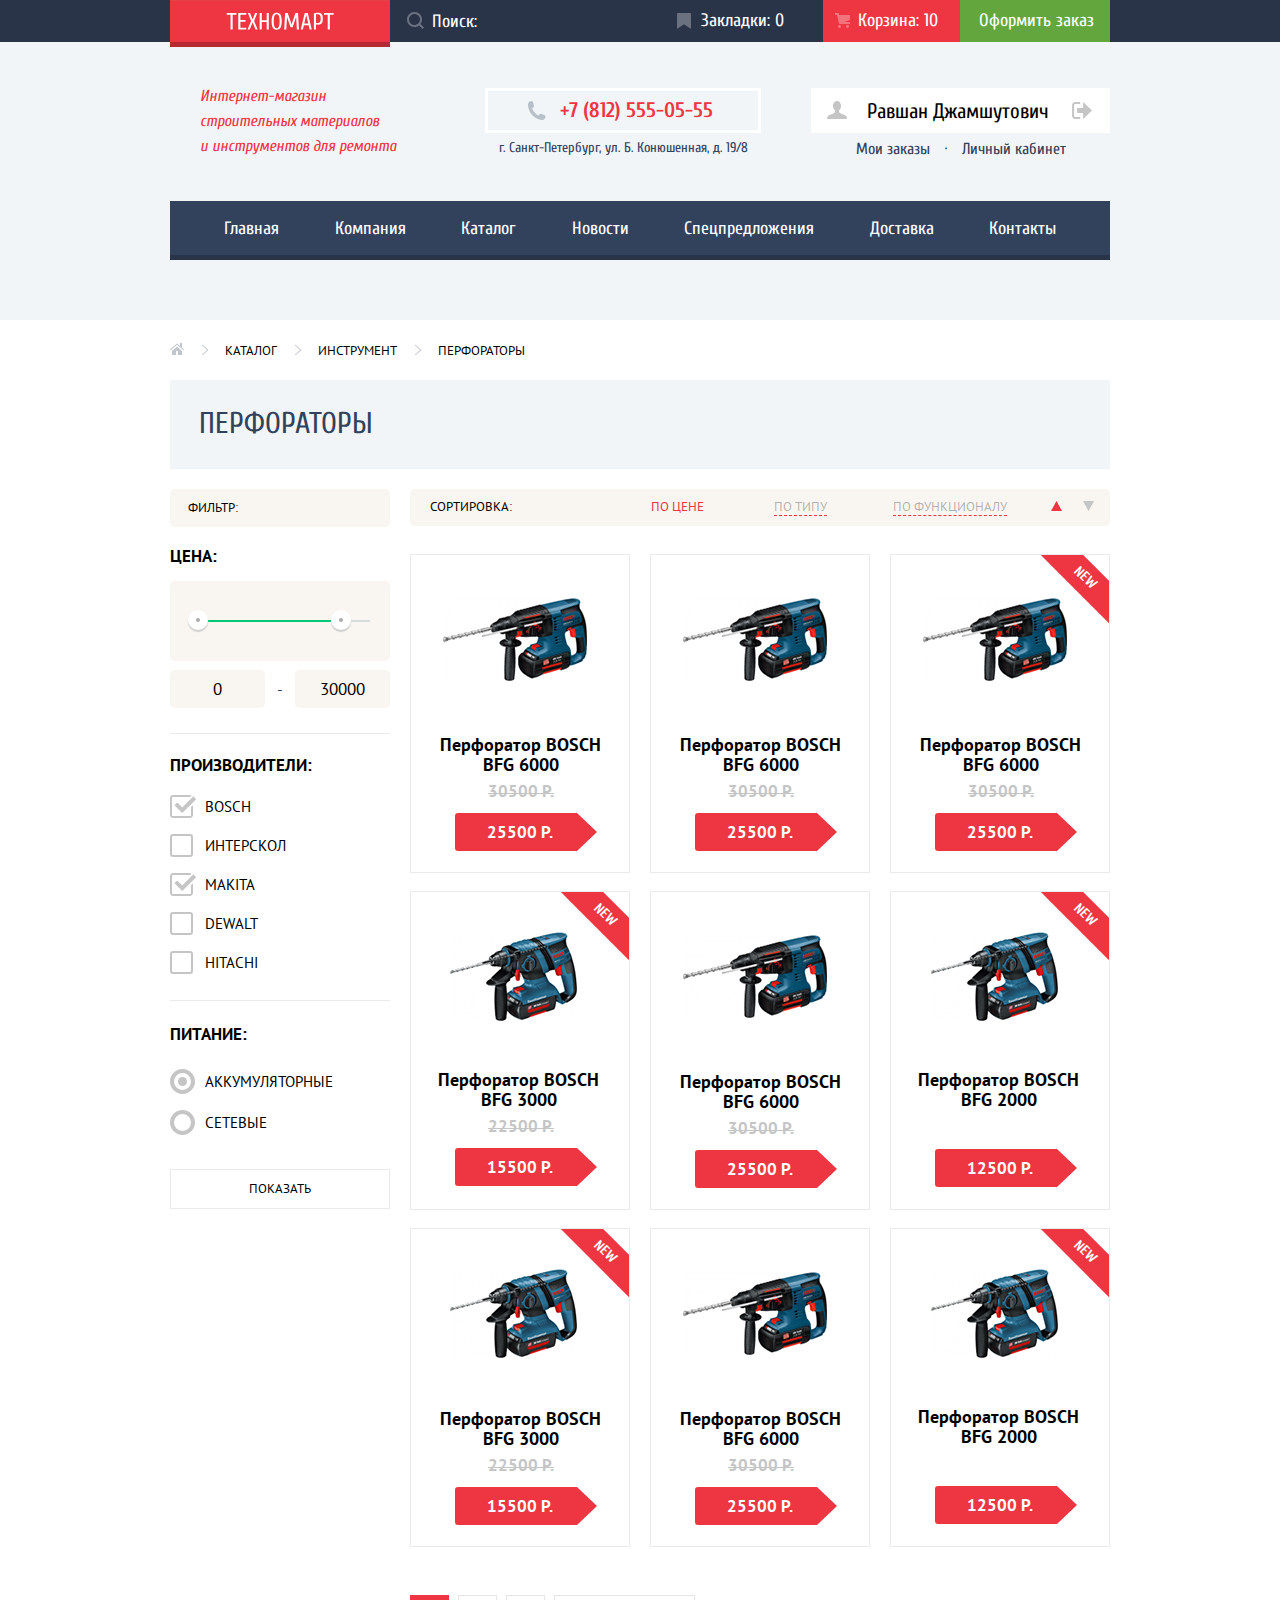
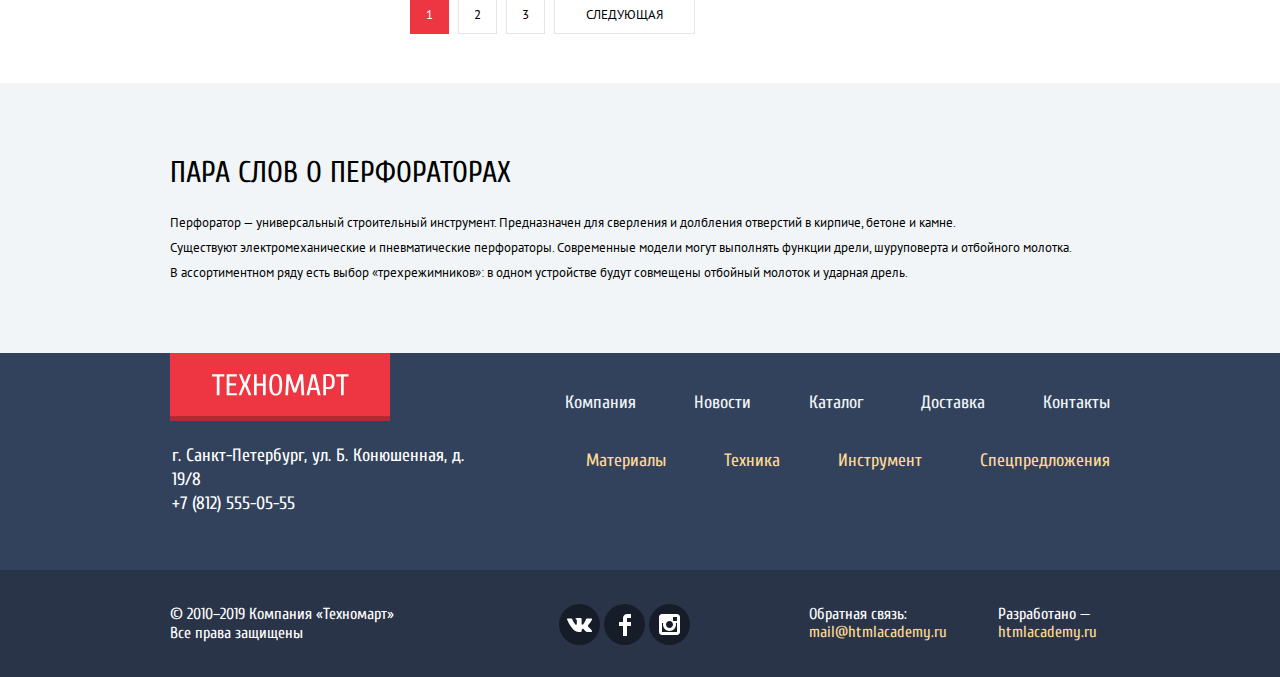
==== catalog.html @ 9337b0e5 "Правки по оформлению" ====
<!DOCTYPE html>
<html class="page" lang="ru">

<head>
    <meta charset="utf-8">
    <title>HTML Academy: Техномарт</title>
    <link rel="icon" href="favicon.ico">
    <link rel="icon" href="img/favicon.svg" type="image/svg+xml">
    <link rel="apple-touch-icon" href="img/favicon.png">
    <link rel="manifest" href="manifest.webmanifest">
    <link rel="preconnect" href="https://fonts.gstatic.com">
    <link
        href="https://fonts.googleapis.com/css2?family=Cuprum:ital,wght@0,400;0,700;1,400;1,700&family=PT+Sans:ital,wght@0,400;0,700;1,400;1,700&display=swap"
        rel="stylesheet">
    <link href="css/normalize.css" rel="stylesheet">
    <link href="css/style.css" rel="stylesheet">
</head>

<body class="page-body">
    <header class="main-header">
        <div class="header-bar">
            <div class="container header-container">
                <a class="logo-link" href="index.html"><img class="main-header-logo" src="img/logo.svg" width="220" height="47"
                        alt="Логотип компании Техномарт"></a>
                <div class="header-account">
                    <label for="input-placeholder" class="search-container">
                        <input id="input-placeholder" class="input-search" type="search" name="query" placeholder="Поиск:">
                        <svg class="search-svg" width="17" height="17" viewBox="0 0 17 17" fill="none"
                            xmlns="http://www.w3.org/2000/svg">
                            <path fill-rule="evenodd" clip-rule="evenodd"
                                d="M13.458 12.044L17 15.586L15.586 17L12.044 13.458C10.782 14.421 9.21 15 7.5 15C3.35786 15 0 11.6421 0 7.5C0 3.35786 3.35786 0 7.5 0C11.6421 0 15 3.35786 15 7.5C15.0001 9.14309 14.4581 10.7403 13.458 12.044ZM7.5 2C4.467 2 2 4.467 2 7.5C2.00331 10.5362 4.4638 12.9967 7.5 13C10.532 13 13 10.532 13 7.5C13 4.467 10.532 2 7.5 2Z"
                                fill="white" />
                        </svg>
                    </label>
                    <ul class="user-navigation">
                        <li class="user-navigation-item">
                            <a href="#" class="bookmark-link bookmark-link-catalog">Закладки:<span> 0</span></a>
                        </li>
                        <li class="user-navigation-item">
                            <a href="#" class="cart-link cart-link-checked">
                                Корзина:<span>
                                    10</span></a>
                        </li>
                        <li class="user-navigation-item">
                            <a href="#" class="order-link">Оформить заказ</a>
                        </li>
                    </ul>
                </div>
            </div>
        </div>

        <div class="header-about container">
            <p class="header-info">Интернет-магазин строительных материалов<br> и инструментов для ремонта</p>
            <div class="header-contacts">
                <a class="header-contacts-phone" href="tel:+78125550555">+7 (812) 555-05-55</a>
                <p class="header-contacts-adress">г. Санкт-Петербург, ул. Б. Конюшенная, д. 19/8</p>
            </div>

            <section class="user-menu">
                <div class="header-login">
                    <a class="login-link" href="#">
                        <svg width="20" height="18" viewBox="0 0 20 18" fill="none" xmlns="http://www.w3.org/2000/svg">
                            <path
                                d="M17.881 14.166C15.737 13.431 13.625 12.5 12.674 11.776C12.017 11.275 11.904 10.158 12.157 9.361C13.275 8.458 14.021 6.884 14.021 5.083C14.021 2.276 12.221 0 10 0C7.77902 0 5.97901 2.276 5.97901 5.083C5.97901 6.884 6.72501 8.457 7.84201 9.36C8.09501 10.158 7.98302 11.275 7.32502 11.776C6.37502 12.5 4.26201 13.43 2.11801 14.166C-0.0259852 14.902 1.48343e-05 18 1.48343e-05 18H20C20 18 20.025 14.901 17.881 14.166Z"
                                fill="#C5C5C5" />
                        </svg><span class="hidden">Иконка пользователя</span>


                        <p class="login-name">Равшан Джамшутович</p>
                    </a>


                    <a class="exit-link" href="#">
                        <svg width="20" height="17" viewBox="0 0 20 17" fill="none" xmlns="http://www.w3.org/2000/svg">
                            <path d="M20 8.5L11.125 0V6H5.125V11H11.125V17L20 8.5Z" fill="#C5C5C5" />
                            <path
                                d="M2.10604 13.952V3.048C2.12404 2.672 2.27704 1.991 3.11604 1.991H8.14304V0H3.11604C0.938036 0 0.112036 1.81 0.0870361 3.027V13.973C0.112036 15.189 0.938036 17 3.11604 17H8.14304V15.01H3.11604C2.27704 15.01 2.12404 14.327 2.10604 13.952Z"
                                fill="#C5C5C5" />
                        </svg>
                        <span class="hidden">Вход в личный кабинет</span>
                    </a>
                </div>
                <div class="user-order">
                    <a class="user-link" href="#">Мои заказы</a>
                    <span>·</span>
                    <a class="user-link" href="#">Личный кабинет</a>
                </div>
            </section>
        </div>

        <div class="container">
            <nav class="main-navigation">
                <ul class="site-navigation">
                    <li class="site-navigation-item">
                        <a href="index.html">Главная</a>
                    </li>
                    <li class="site-navigation-item">
                        <a href="#">Компания</a>
                    </li>
                    <li class="site-navigation-item">
                        <a href="catalog.html">Каталог</a>
                    </li>
                    <li class="site-navigation-item">
                        <a href="#">Новости</a>
                    </li>
                    <li class="site-navigation-item">
                        <a href="#">Спецпредложения</a>
                    </li>
                    <li class="site-navigation-item">
                        <a href="#">Доставка</a>
                    </li>
                    <li class="site-navigation-item">
                        <a href="#">Контакты</a>
                    </li>
                </ul>
            </nav>
        </div>
    </header>

    <main class="main-catalog">
        <div class="container">
            <h1 class="hidden">Каталог магазина Техномарт</h1>
            <ul class="bread-crumbs-list">
                <li class="bread-crumbs-item"><a href="index.html"><img src="img/icon-home.svg" width="14" height="12"
                            alt="Главная"></a></li>
                <li class="bread-crumbs-item"><a href="#">Каталог</a></li>
                <li class="bread-crumbs-item"><a href="#">Инструмент</a></li>
                <li class="bread-crumbs-item"><a href="#">Перфораторы</a></li>
            </ul>
            <h2 class="section-title catalog-header">Перфораторы</h2>
        </div>
        <div class="grid container">
            <section class="section-filter">
                <h3 class="filters-titles filter-title">Фильтр:</h3>

                <form method="get" action="https://echo.htmlacademy.ru" class="form-filter">

                    <fieldset class="filter-price">
                        <legend class="filter-legend">Цена:</legend>
                        <div class="range-filter">
                            <div class="range-controls">
                                <div class="scale">
                                    <div class="bar" style="
                                    width: 80%;
                                    margin-left: 0%
                                  "></div>
                                </div>
                                <div class="toggle toggle-min" tabindex="0" style="
                                left: 8%
                              "></div>
                                <div class="toggle toggle-max" tabindex="0" style=" left: 73%"></div>
                            </div>
                            <div class="price-controls">
                                <label class="min-price">
                                    <input type="text" name="min-price" value="0">
                                </label>
                                <span> - </span>
                                <label class="max-price">
                                    <input type="text" name="max-price" value="30000">
                                </label>
                            </div>
                        </div>
                    </fieldset>

                    <fieldset class="filter-manufacturer">
                        <legend class="filter-legend">Производители:</legend>
                        <ul class="filter-manufacturer-list">
                            <li class="filter-item">
                                <input class="filter-item-input hidden" type="checkbox" checked name="manufacturer"
                                    value="bosh" id="manufacturer-bosh">
                                <label for="manufacturer-bosh">Bosch</label>
                            </li>
                            <li class="filter-item">
                                <input class="filter-item-input hidden" type="checkbox" name="manufacturer"
                                    value="Интерскол" id="manufacturer-interskol">
                                <label for="manufacturer-interskol">Интерскол</label>
                            </li>
                            <li class="filter-item">
                                <input class="filter-item-input hidden" type="checkbox" checked name="manufacturer"
                                    value="Makita" id="manufacturer-makita">
                                <label for="manufacturer-makita">Makita</label>
                            </li>
                            <li class="filter-item">
                                <input class="filter-item-input hidden" type="checkbox" name="manufacturer"
                                    value="Dewalt" id="manufacturer-dewalt">
                                <label for="manufacturer-dewalt">Dewalt</label>
                            </li>
                            <li class="filter-item">
                                <input class="filter-item-input hidden" type="checkbox" name="manufacturer"
                                    value="Hitachi" id="manufacturer-hitachi">
                                <label for="manufacturer-hitachi">Hitachi</label>
                            </li>
                        </ul>
                    </fieldset>
                    <fieldset>
                        <legend class="filter-legend">Питание:</legend>
                        <ul class="filter-power-list">
                            <li class="filter-power-item">
                                <input id="power-battery" class="hidden filter-power-input" type="radio" name="power"
                                    value="battery" checked>
                                <label for="power-battery">Аккумуляторные</label>
                            </li>
                            <li class="filter-power-item">
                                <input id="power-socket" class="hidden filter-power-input" type="radio" name="power"
                                    value="socket">
                                <label for="power-socket">Сетевые</label>
                            </li>
                        </ul>
                    </fieldset>
                    <button type="submit" class="filter-button">Показать</button>
                </form>
            </section>

            <section class="section-sort">
                <h3 class="filters-titles sort-title">Сортировка: </h3>
                <ul class="sort-type">
                    <li class="sort-item sort-price sort-active">
                        <a class="sort-link" href="#">По цене</a>
                    </li>
                    <li class="sort-item sort-sort">
                        <a class="sort-link" href="#">По типу</a>
                    </li>
                    <li class="sort-item sort-funtion">
                        <a class="sort-link" href="#">По функционалу</a>
                    </li>
                    <li class="sort-item sort-buttons">
                        <div class="sort-buttons-links">
                            <a href="#"><svg width="11" height="10" viewBox="0 0 11 10" fill="none"
                                    xmlns="http://www.w3.org/2000/svg">
                                    <path d="M5.5 0L11 10L0 10" fill="#EE3643" />
                                </svg></a>
                            <a class="sort-down" href="#"><svg class="down-item" width="11" height="10"
                                    viewBox="0 0 11 10" fill="none" xmlns="http://www.w3.org/2000/svg">
                                    <path d="M5.5 0L11 10L0 10" fill="#EE3643" />
                                </svg></a>

                        </div>
                    </li>
                </ul>

            </section>

            <section class="section-products">
                <h3 class="hidden">Список товаров</h3>
                <ul class="products-list-catalog">
                    <li class="products-item-catalog">
                        <img class="product-bosh-six" src="img/bosh-6000.jpg" width="144" height="128" alt="">
                        <div class="products-buttons">
                            <button class="button-buy" type="button">Купить</button>
                            <button class="button-bookmarks" type="button">В закладки</button>
                        </div>
                        <div class="product-description">
                            <h4 class="products-title">Перфоратор BOSCH BFG 6000</h4>
                            <p class="old-price">30500 Р.</p>
                            <p class="actual-price">25500 Р.</p>
                        </div>
                    </li>
                    <li class="products-item-catalog">
                        <img class="product-bosh-six" src="img/bosh-6000.jpg" width="144" height="128" alt="">
                        <div class="products-buttons">
                            <button class="button-buy" type="button">Купить</button>
                            <button class="button-bookmarks" type="button">В закладки</button>
                        </div>
                        <div class="product-description">
                            <h4 class="products-title">Перфоратор BOSCH BFG 6000</h4>
                            <p class="old-price">30500 Р.</p>
                            <p class="actual-price">25500 Р.</p>
                        </div>
                    </li>
                    <li class="new-item products-item-catalog">
                        <img class="product-bosh-six" src="img/bosh-6000.jpg" width="144" height="128" alt="">
                        <div class="products-buttons">
                            <button class="button-buy" type="button">Купить</button>
                            <button class="button-bookmarks" type="button">В закладки</button>
                        </div>
                        <div class="product-description">
                            <h4 class="products-title">Перфоратор BOSCH BFG 6000</h4>
                            <p class="old-price">30500 Р.</p>
                            <p class="actual-price">25500 Р.</p>
                        </div>
                    </li>
                    <li class="new-item products-item-catalog">
                        <img class="product-bosh-three" src="img/bosh-3000.jpg" width="127" height="112" alt="">
                        <div class="products-buttons">
                            <button class="button-buy" type="button">Купить</button>
                            <button class="button-bookmarks" type="button">В закладки</button>
                        </div>
                        <div class="product-description">
                            <h4 class="products-title title-catalog-bosh-three">Перфоратор BOSCH BFG 3000</h4>
                            <p class="old-price">22500 Р.</p>
                            <p class="actual-price">15500 Р.</p>

                        </div>
                    </li>
                    <li class="products-item-catalog">
                        <img class="product-bosh-six" src="img/bosh-6000.jpg" width="144" height="128" alt="">
                        <div class="products-buttons">
                            <button class="button-buy" type="button">Купить</button>
                            <button class="button-bookmarks" type="button">В закладки</button>
                        </div>
                        <div class="product-description">
                            <h4 class="products-title">Перфоратор BOSCH BFG 6000</h4>
                            <p class="old-price">30500 Р.</p>
                            <p class="actual-price">25500 Р.</p>
                        </div>
                    </li>
                    <li class="new-item products-item-catalog">
                        <img class="product-bosh-two" src="img/bosh-2000.jpg" width="127" height="112" alt="">
                        <div class="products-buttons">
                            <button class="button-buy" type="button">Купить</button>
                            <button class="button-bookmarks" type="button">В закладки</button>
                        </div>
                        <div class="product-description">
                            <h4 class="products-title title-catalog-bosh-two">Перфоратор BOSCH BFG 2000</h4>
                            <p class="old-price old-price-hidden"> 12500p </p>
                            <p class="actual-price">12500 Р.</p>

                        </div>
                    </li>
                    <li class="new-item products-item-catalog">
                        <img class="product-bosh-three" src="img/bosh-3000.jpg" width="127" height="112" alt="">
                        <div class="products-buttons">
                            <button class="button-buy" type="button">Купить</button>
                            <button class="button-bookmarks" type="button">В закладки</button>
                        </div>
                        <div class="product-description">
                            <h4 class="products-title">Перфоратор BOSCH BFG 3000</h4>
                            <p class="old-price">22500 Р.</p>
                            <p class="actual-price">15500 Р.</p>

                        </div>
                    </li>
                    <li class="products-item-catalog">
                        <img class="product-bosh-six" src="img/bosh-6000.jpg" width="144" height="128" alt="">
                        <div class="products-buttons">
                            <button class="button-buy" type="button">Купить</button>
                            <button class="button-bookmarks" type="button">В закладки</button>
                        </div>
                        <div class="product-description">
                            <h4 class="products-title">Перфоратор BOSCH BFG 6000</h4>
                            <p class="old-price">30500 Р.</p>
                            <p class="actual-price">25500 Р.</p>
                        </div>
                    </li>
                    <li class="new-item products-item-catalog">
                        <img class="product-bosh-two" src="img/bosh-2000.jpg" width="127" height="112" alt="">
                        <div class="products-buttons">
                            <button class="button-buy" type="button">Купить</button>
                            <button class="button-bookmarks" type="button">В закладки</button>
                        </div>
                        <div class="product-description">
                            <h4 class="products-title title-catalog-bosh-two">Перфоратор BOSCH BFG 2000</h4>
                            <p class=" old-price old-price-hidden"> 12500 P.</p>
                            <p class="actual-price">12500 Р.</p>

                        </div>
                    </li>
                </ul>
            </section>
            <section class="section-pagination">
                <ul class="pagination">
                    <li class="pagination-item pagination-active">
                        <a class="pagination-link" href="#">1</a>
                    </li>
                    <li>
                        <a class="pagination-link" href="#">2</a>
                    </li>
                    <li>
                        <a class="pagination-link" href="#">3</a>
                    </li>
                    <li>
                        <a class="pagination-link pagination-next" href="#">Следующая</a>
                    </li>
                </ul>
            </section>
        </div>
        <section class="catalog-info">
            <div class="container">
                <h2 class="section-title info-header">Пара слов о перфораторах</h2>
                <p class="section-subtitle info-subtitle">Перфоратор — универсальный строительный инструмент.
                    Предназначен для
                    сверления и долбления отверстий в
                    кирпиче, бетоне и камне.<br>
                    Существуют электромеханические и пневматические перфораторы. Современные модели могут выполнять
                    функции
                    дрели, шуруповерта и отбойного молотка.<br>
                    В ассортиментном ряду есть выбор «трехрежимников»: в одном устройстве будут совмещены отбойный
                    молоток и
                    ударная дрель.</p>
            </div>
        </section>

    </main>

    <footer class="main-footer">
        <div class="container">
            <section class="footer-about">
                <h2 class="hidden">Информация о компании</h2>
                <a class="footer-logo" href="index.html"><img src="img/logo-footer.svg" width="220" height="68"
                        alt="Логотип"></a>
                <p class="footer-about-adress">
                    г. Санкт-Петербург, ул. Б. Конюшенная, д. 19/8<br>
                    +7 (812) 555-05-55
                </p>
                <ul class="footer-menu-about">
                    <li class="menu-about-item">
                        <a href="#">Компания</a>
                    </li>
                    <li class="menu-about-item">
                        <a href="#">Новости</a>
                    </li>
                    <li class="menu-about-item">
                        <a href="catalog.html">Каталог</a>
                    </li>
                    <li class="menu-about-item">
                        <a href="#">Доставка</a>
                    </li>
                    <li class="menu-about-item">
                        <a href="#">Контакты</a>
                    </li>
                </ul>
                <ul class="footer-menu-products">
                    <li class="menu-products-item">
                        <a href="#">Материалы</a>
                    </li>
                    <li class="menu-products-item">
                        <a href="#">Техника</a>
                    </li>
                    <li class="menu-products-item">
                        <a href="#">Инструмент</a>
                    </li>
                    <li class="menu-products-item">
                        <a href="#">Спецпредложения</a>
                    </li>
                </ul>
            </section>
        </div>
        <section class="footer-contacts">
            <div class="container footer-contacts-design">
                <p class="footer-copyright">© 2010–2019 Компания «Техномарт»<br>
                    Все права защищены</p>
                <ul class="footer-social-list">
                    <li class="social-item social-vk"><a href=""></a></li>
                    <li class="social-item social-fb"><a href=""></a></li>
                    <li class="social-item social-inst"><a href=""></a></li>
                </ul>
                <div class="footer-adress-and-developers">
                    <p class="footer-adress">Обратная связь:<br>
                        <a class="footer-link" href="#">mail@htmlacademy.ru</a>
                    </p>
                    <p class="footer-developers">
                        Разработано —<br>
                        <a class="footer-link" href="https://htmlacademy.ru/intensive/htmlcss">htmlacademy.ru</a>
                    </p>
                </div>
            </div>
        </section>


    </footer>

    <div class="cart-success-popap">
        <h2 class="hidden">Окно подтверждения заказа</h2>
        <div class="success-message">
            <p class="success-text">Товар добавлен в корзину!</p>
        </div>
        <div class="success-buttons">
            <button class="button success-order" type="button">Оформить заказ</button>
            <button class="button success-next" type="button">Продолжить покупки</button>
        </div>
        <button class="success-close" type="button"><svg width="21" height="21" viewBox="0 0 21 21" fill="none"
                xmlns="http://www.w3.org/2000/svg">
                <path
                    d="M13.2729 10.5L20.6949 3.07799C21.0839 2.68899 21.0839 2.05299 20.6949 1.66399L19.3359 0.304995C18.9469 -0.0840054 18.3109 -0.0840054 17.9219 0.304995L10.4999 7.72699L3.07793 0.304995C2.68893 -0.0840054 2.05293 -0.0840054 1.66393 0.304995L0.304934 1.66399C-0.0840664 2.05299 -0.0840664 2.68899 0.304934 3.07799L7.72693 10.5L0.305934 17.922C-0.0830664 18.311 -0.0830664 18.947 0.305934 19.336L1.66493 20.695C2.05393 21.084 2.68993 21.084 3.07893 20.695L10.5009 13.273L17.9229 20.695C18.3119 21.084 18.9479 21.084 19.3369 20.695L20.6959 19.336C21.0849 18.947 21.0849 18.311 20.6959 17.922L13.2729 10.5Z"
                    fill="#EE3643" />
            </svg></button>
    </div>

</body>

</html>
---- css/style.css ----
/** Colors **/
:root {
    --basic-grey: #32425C;
    --basic-dark-grey: #293449;
    --basic-red: #EE3643;
    --basic-green: #63A63E;
    --basic-light-grey: #C5C5C5;
    --basic-background: #F1F5F7;
    --basic-beige: #F9F5F0;
    --white: #FFFFFF;
    --special-dark-grey: #161D29;
    --special-dark-green: #518534;
    --special-yellow: #FFBF47;
    --special-yellow-2: #FFC047;
    --special-blue: #3BBCE3;
    --special-lilac: #DC91D8;
    --special-greenlight: #8ED78F;
    --special-bright-green: #00CA74;
    --special-yellowlight: #FFDA96;
    --special-dark-red: #CA2C37;
    --success: #5FBB2D;
    --warning: #FFBF47;
    --error: #BA2732;
    --black: black;
    --background-light-grey: #F1F1F1;
    --special-grey: #D7DCDE;
    --special-deep-grey: #ababab;
    --special-light-grey : #EAEAEA;
    --light-grey: #E5E5E5;
    --grey: #A9A9A9;
    --basic-transparant-grey: #F4F4F4;
}

/** Global **/

.page-body {
  min-width: 960px;
  margin: 0;
  padding: 0;
  font-family:'Cuprum', 'Arial', sans-serif;
  font-size: 18px;
  line-height: 24px;
  font-weight: 400;
  background-color: var(--white);

  min-height: 100%;
  display: grid;
  grid-template-rows: min-content 1fr min-content;
  align-content: start;
}


a {
    text-decoration: none;
  }

img {
    max-width: 100%;
    height: auto;
  }

.hidden {
    position: absolute;
    width: 1px;
    height: 1px;
    margin: -1px;
    border: 0;
    padding: 0;
    white-space: nowrap;
    clip-path: inset(100%);
    clip: rect(0 0 0 0);
    overflow: hidden;
}

.display-none {
    display: none;
}

/** Grid **/

.page {
    height: 100%;
  }

.container {
    width: 940px;
    margin: 0 auto 0 auto;
}


/** Button **/

.button {
    background-color: var(--basic-red);
    color: var(--white);
    font-weight: normal;
    font-size: 14px;
    line-height: 18px;
    text-transform: uppercase;
    text-align: center;
    display: inline-block;
}

.button:hover {
    background-color: var(--special-dark-red) ;
}

.button:active {
    background-color: var(--error);
}

/** Header **/

.main-header {
    background-color: var(--basic-background);
    color: var(--white);
    padding-bottom: 60px;
}

.header-bar {
    background-color: var(--basic-dark-grey);
    width: 100%;
}

.header-container {
    height: 42px;
    display: grid;
    grid-template-columns: min-content 1fr;
}

.logo-link {
    width: 220px;
    height: 43px;
    margin: 0;
    padding: 0;
}

.main-header-logo {
    width: 220px;
    height: 47px;
    margin: 0;
    padding: 0;
}

.header-account {
    color: var(--white);
    display: flex;
    align-items: center;
    height: 42px;
}

.user-navigation {
    display: flex;
    justify-content: end;
    align-items: center;
    margin: 0;
    margin-left: auto;
    padding: 0;
}

.main-navigation {
    background-color: var(--basic-grey);
}

.site-navigation {
    margin: 0;
    padding: 16px 29px 14px 29px;
    border-bottom: solid 5px var(--basic-dark-grey);
    display: flex;
    flex-direction: row;
    justify-content: space-between;
    flex-wrap: wrap;
}

.bookmark-link {
    position: relative;
    padding: 12px 25px 9px 43px;
}

.bookmark-link-catalog {
    padding: 11px 39px 11px 44px;
}

.bookmark-link::before {
    content: "";
    width: 14px;
    height: 16px;
    background-image: url("../img/icon-bookmark.svg");
    background-repeat: no-repeat;
    background-position: 0 0;
    position: absolute;
    top: 14px;
    left: 20px;
    opacity: 0.3;
}

.cart-link {
    position: relative;
    padding: 9px 27px 9px 49px;
}

.cart-link-checked {
    background-color: var(--basic-red);
    border: none;
    padding: 10px 22px 11px 35px;
}

.cart-link::before {
    content: "";
    width: 15px;
    height: 15px;
    background-image: url("../img/icon-cart.svg");
    background-repeat: no-repeat;
    background-position: 0 0;
    position: absolute;
    left: 26px;
    top: 11px;
    opacity: 0.3;
}

.cart-link-checked::before {
    content: "";
    width: 15px;
    height: 15px;
    background-image: url("../img/icon-cart.svg");
    background-repeat: no-repeat;
    background-position: 0 0;
    position: absolute;
    left: 12px;
    top: 13px;
    opacity: 0.3;
}

.bookmark-link:hover::before , .cart-link:hover::before {
    opacity: 1;
}

.bookmark-link:active, .cart-link:active, .bookmark-link:active span, .cart-link:active span {
    background-color: var(--special-dark-grey);
    color: rgba(255, 255, 255, 0.5);
}

.bookmark-link:active::before, .cart-link:active::before {
    opacity: 0.3;
}

.order-link {
    background-color: var(--basic-green);
    padding: 9px 16px 9px 19px;
    text-align: center;
    display: block;
}

.order-link:hover {
    background-color: var(--success);
}

.order-link:active {
    background-color: var(--basic-green);
    color: rgba(255, 255, 255, 0.5);;
}

.search-container {
    flex: 1;
    display: flex;
    position: relative;
    height: 100%;
}

.search-svg {
    position: absolute;
    top: 12px;
    left: 17px;
    opacity: 0.3;
}

.input-search {
    color: var(--white);
    height: 100%;
    width: 100%;
    flex: 1;
    border: none;
    padding: 9px 0 9px 42px;
    background-color: var(--basic-dark-grey);
    outline: none;
}

.input-search::placeholder {
    color: var(--white);
}

.input-search:hover + .search-svg {
    opacity: 1;
}

.input-search:active + .search-svg {
    opacity: 0.3;
}

.input-search:active::placeholder {
    color: rgba(255, 255, 255, 0.5);
}

.input-search:focus {
    background-color: var(--white);
    color: var(--black);
}

.input-search:focus::placeholder {
    color: var(--black);
}

.input-search:focus + .search-svg {
    opacity: 1;
}

.input-search:focus + .search-svg path {
    fill: var(--basic-red);
}

.site-navigation a , .user-navigation a , .user-navigation-item span {
    color: var(--white);
}

.user-navigation-item span {
    font-size: 18px;
}

.site-navigation, .user-navigation {
    list-style-type: none;
}

.header-about {
    font-size: 14px;
    line-height: 24px;
    box-sizing: border-box;
    display: grid;
    grid-template-columns: 1fr 1fr 1fr;
}

.header-info {
    color: var(--basic-red);
    font-style: italic;
    font-size: 16px;
    line-height: 25px;
    text-transform: none;

    width: 197px;
    margin: 0 0 0 30px;
    padding: 42px 0 42px 0;
}

.header-contacts {
    color: var(--basic-grey);
    margin-left: auto;
    padding: 46px 0 38px 0;
    display: flex;
    flex-direction: column;
}

.phone-img {
    margin-left: 16px;
}

.header-contacts-phone {
    border: solid var(--white) 3px;
    color: var(--basic-red);
    font-weight: 700;
    font-size: 21px;
    line-height: 30px;
    margin: 0;
    padding: 4px 45px 5px 72px;
    text-align: center;
    height: 45px;
    position: relative;
    box-sizing: border-box;
}

.header-contacts-phone::before {
    content: "";
    width: 19px;
    height: 19px;
    background-image: url(../img/icon-phone.svg);
    position: absolute;
    top: 10px;
    left: 39px;
}

.header-contacts-adress {
    font-size: 14px;
    line-height: 24px;
    text-align: center;
    margin: 0;
    margin-top: 3px;
    padding: 0;
}

.user-links {
    justify-self: end;
    padding: 46px 0 67px 0;
    display: flex;
    height: 45px;
    margin-left: 69px;
}

.user-link {
    margin: 0;
    padding: 0;
}

.user-link:hover {
    color: var(--basic-red);
}

.user-link:active {
    color: var(--basic-light-grey);
}

.enter-link {
    background-color: var(--white);
    color: var(--black);
    font-size: 21px;
    line-height: 21px;
    padding: 12px 27px 12px 45px;
    position: relative;
    box-sizing: border-box;
}

.enter-link svg {
    position: absolute;
    top: 14px;
    left: 19px;
}

.regisration-link {
    background-color: var(--white);
    color: var(--black);
    font-size: 21px;
    line-height: 21px;
    padding: 12px 24px 12px 24px;
    margin-left: 10px;
    box-sizing: border-box;
}

.enter-link:hover, .regisration-link:hover {
    color: var(--basic-red);
}

.enter-link:active, .regisration-link:active {
    color: var(--basic-light-grey);
}


.enter-link:hover path {
    fill: var(--basic-grey);
}

.enter-link:active path {
    fill: var(--basic-light-grey);
}

.site-navigation-item a {
    width: 100%;
    padding: 16px 25px 20px 25px;
}

.site-navigation-item a:hover {
    background-color: var(--basic-dark-grey);
}

.site-navigation-item a:active {
    background-color: var(--special-dark-grey);
    color: rgba(255, 255, 255, 0.5);
}


/**Features**/

.features {
    margin-top: 59px;
    margin-bottom: 59px;
}

.features-list {
    list-style-type: none;
    color: var(--white);
    margin: 0;
    padding: 0;

    display: grid;
    grid-template-columns: 1fr 1fr 1fr;
    grid-template-rows: 123px 123px 123px;
    gap: 20px;
}

.feature-slider {
    grid-column:  1 / 3;
    grid-row: 2 / 4;
    min-width: 620px;
}

.features-item {
    max-width: 300px;
    padding: 21px 0 21px 22px;
    display: flex;
    flex-direction: column;
    justify-content: space-between;
    overflow: hidden;
}

.features-title {
    font-weight: bold;
    font-size: 24px;
    line-height: 30px;
    margin: 0;
    padding: 0;
}

.features-link {
    display: inline;
    color: var(--white);
    background-color: rgba(255,255,255, 0.3);
    font-size: 14px;
    line-height: 18px;
    text-align: center;
    text-transform: uppercase;
    max-width: 115px;
    margin: 0;
    padding: 10px;
}

.features-link:hover {
    background-color: rgba(197, 197, 197, 0.3);
}

.features-link:active {
    background-color: rgba(169, 169, 169, 0.3);
}

.features-materials {
    background-color: var(--special-yellow);
    background-image: url("../img/icon-paint.svg");
    background-repeat: no-repeat;
    background-position-x: 213px;
    background-position-y: 31px ;
}

.new-item {
    position: relative;
}

.new-item::after {
    content: "new";
    background-color: var(--basic-red);
    font-family: 'Cuprum', 'Arial', sans-serif;
    font-size: 14px;
    line-height: 18px;
    text-transform: uppercase;
    width: 100px;
    height: 30px;
    text-align: center;
    display: flex;
    justify-content: center;
    align-items: center;
    color: var(--white);
    position: absolute;
    top: 8px;
    right: -26px;
    transform: rotate(45deg);
}

.features-tool {
    background-color: var(--special-blue);
    background-image: url("../img/icon-drel.svg");
    background-repeat: no-repeat;
    background-position-x: 194px;
    background-position-y: 34px ;
}

.features-technics {
    background-color: var(--special-lilac);
    background-image: url("../img/icon-auto.svg");
    background-repeat: no-repeat;
    background-position-x: 191px;
    background-position-y: 31px ;
}

.features-sales {
    background-color: var(--special-greenlight);
    background-image: url("../img/icon-sale.svg");
    background-repeat: no-repeat;
    background-position-x: 196px;
    background-position-y: 26px ;
}

.features-delivery {
    background-color: var(--special-yellow);
    background-image: url("../img/icon-delivery.svg");
    background-repeat: no-repeat;
    background-position-x: 191px;
    background-position-y: 32px ;
}

.feature-slider {
    margin: 0;
    padding: 0;
    position: relative;
}

.features-perforator {
    background-color: var(--basic-beige);
    background-image: url("../img/drells.jpg");
    background-repeat: no-repeat;
    height: 100%;
}

.features-drill {
    background-color: var(--basic-beige);
    background-image:  url("../img/perforators.jpg");
    background-repeat: no-repeat;
    height: 100%;
}

.slider-title-background {
    background: rgba(0, 0, 0, 0.25);
    padding: 23px 0 16px 24px;
    height: min-content;
}

.slider-title {
    font-weight: bold;
    font-size: 36px;
    line-height: 36px;
    text-transform: uppercase;
    margin: 0;
    margin-bottom: 6px;
    padding: 0;
}

.slider-subtitle {
    font-weight: 400;
    font-size: 18px;
    line-height: 24px;
    margin: 0;
    padding: 0;
}

.slider-button {
    position: absolute;
    left: 24px;
    bottom: 27px;
}

.slider-button-left {
    position: absolute;
    left: 20px;
    bottom: 98px;
    background: transparent;
    border: none;
}

.slider-button-right {
    position: absolute;
    right: 15px;
    bottom: 104px;
    background: transparent;
    border: none;
    transform: rotate(180deg);
}

.slider-bullets {
    display: flex;
    min-width: 30px;
    position: absolute;
    bottom: 36px;
    left: 295px;
    list-style: none;
    margin: 0;
    padding: 0;
}

.slider-bullet {
    display: block;
    content: "";
    width: 6px;
    height: 6px;
    background-color: var(--white);
    border: solid 2px var(--white);
    border-radius: 50%;
    margin: 0;
    padding: 0;
}

.bullet-active {
    background-color: var(--basic-red);
}

.slider-bullet-item {
    margin-right: 10px;
}

.slider-bullet-item:last-child {
    margin-right: 0;
}

.catalog-button {
    padding: 11px 46px 9px 46px;
    width: max-content;
}

/**Popular, Manufacturer**/

.manufacturer {
    margin-top: 70px;
}

.popular-button {
    padding: 11px 24px 9px 24px;
}

.section-title {
    color: var(--basic-grey);
    text-transform: uppercase;
    font-size: 30px;
    line-height: 30px;
    font-weight: 400;
    margin: 0;
    padding: 0;
}

.section-bar {
    background-color: var(--basic-beige);
    padding: 25px 14px 30px 28px;
    display: flex;
    justify-content: space-between;
    align-items: center;
}

.manufacturer-bar {
    background-color: var(--basic-beige);
    padding: 25px 19px 30px 28px;
    display: flex;
    justify-content: space-between;
    align-items: center;
}

.products-list, .manufacturer-list, .products-list-catalog {
    list-style-type: none;
    margin: 0;
    padding: 0;
}

.products-list {
    display: grid;
    grid-template-columns: 1fr 1fr 1fr 1fr;
    gap: 20px;
    margin-top: 17px;
}

.products-list-catalog {
    display: grid;
    grid-template-columns: 1fr 1fr 1fr;
    grid-column-gap: 20px;
    grid-row-gap: 18px;
    margin-top: 8px;
}

.products-item {
    border: solid 1px var(--special-light-grey);
    font-family: 'PT Sans', 'Arial', sans-serif;
    font-weight: bold;
    font-size: 18px;
    line-height: 20px;
    text-align: center;
    width: 220px;
    min-height: 318px;
    padding: 0 17px 21px 18px;
    margin: 0;
    box-sizing: border-box;
    position: relative;
    overflow: hidden;

    display: flex;
    flex-direction: column;
    align-items: center;
}

.products-item-catalog {
    border: solid 1px var(--special-light-grey);
    font-family: 'PT Sans', 'Arial', sans-serif;
    font-weight: bold;
    font-size: 18px;
    line-height: 20px;
    text-align: center;
    width: 220px;
    min-height: 318px;
    padding: 0 17px 21px 18px;
    margin: 0;
    box-sizing: border-box;
    position: relative;
    overflow: hidden;

    display: flex;
    flex-direction: column;
    align-items: center;
    padding-top: 3px;
}

.products-item img {
    width: 184px;
    height: 164px;
    object-fit: scale-down;
    box-sizing: content-box;
}

.products-item-catalog img {
    width: 184px;
    height: 164px;
    object-fit: scale-down;
    margin-bottom: 5px;
    box-sizing: content-box;
}

.products-buttons {
    background-color: var(--white);
    position: absolute;
    display: none;
    padding-bottom: 6px;
    margin-top: -4px;
}

.products-item:hover, .products-item-catalog:hover {
    box-shadow: 0 4px 20px rgba(0, 0, 0, 0.15);
}

.products-item:hover .products-buttons {
    display: block;
}

.products-item-catalog:hover .products-buttons {
    display: block;
}

.product-description {
    margin-top: 0;
    padding-top: 8px;
}

.products-title {
    font-weight: bold;
    font-size: 18px;
    line-height: 20px;
    text-align: center;
    margin: 0;
    padding: 0;
    padding-bottom: 6px;
}

.title-bosh-three, .title-bosh-two {
    padding-right: 3px;
}

.title-catalog-bosh-three, .title-catalog-bosh-two {
    margin-top: -2px;
    margin-left: -4px;
}

.old-price {
    color: var(--basic-light-grey);
    display: inline-block;
    font-size: 17px;
    line-height: 18px;
    text-align: center;
    margin: 0;
    padding: 0;
    padding-bottom: 13px ;
    position: relative;
}

.old-price::after {
    content: "";
    width: 100%;
    background-color: var(--basic-light-grey);
    height: 1px;
    position: absolute;
    bottom: 19px;
    left: 0;
}

.old-price-hidden {
    display: block;
    visibility: hidden;
    padding-bottom: 15px;
}

.actual-price {
    display: inline-block;
    background-color: var(--basic-red);
    border-radius: 3px 0 0 3px;
    color: var(--white);
    font-size: 17px;
    line-height: 18px;
    text-align: center;
    margin: 0;
    margin-left: -9px;
    padding: 10px 24px 10px 32px;
    max-width: 141px;
    position: relative;
}

.actual-price::after {
    content: "";
    width: 0;
    height: 0;
    border-style: solid;
    border-width: 19px 0 19px 20px;
    border-color: transparent transparent transparent var(--basic-red);
    position: absolute;
    top: 0;
    right: -20px;
}

.actual-first-price {
    margin-left: -5px;
}

.products-bosh-nine {
    padding-top: 5px;
}


.product-bosh-three {
    margin-left: -14px;
}

.product-bosh-two {
    margin-left: -13px;
}

.product-bosh-six {
    margin-left: -11px;
}

.products-item .product-bosh-six {
    padding-bottom: 4px;
    margin-top: 2px;
}

.products-item .product-bosh-three {
    padding-bottom: 6px;
}

.products-item .product-bosh-two {
    padding-bottom: 6px;
}

.products-item .products-bosh-nine {
    padding-bottom: 2px;
}

/** Products Popap  **/

.cart-success-popap {
    position: fixed;
    top: 50%;
    left: 50%;
    transform: translate(-50%,-50%);
    margin-left: 17px;

    width: 620px;
    height: 282px;
    box-sizing: border-box;
    background-color: var(--white);
    box-shadow: 0 4px 20px rgba(0, 0, 0, 0.15);

    border-top: solid var(--basic-red) 7px;

    display: none;
}

.success-message {
    margin: 0;
    padding: 66px 100px 67px 174px;
}

.success-text {
    margin: 0;
    padding: 0;
    font-style: normal;
    font-weight: bold;
    font-size: 24px;
    line-height: 30px;
    position: relative;
}

.success-text::before {
    content: "";
    width: 66px;
    height: 66px;
    background-image: url("../img/icon-mark.svg");
    position: absolute;
    left: -93px;
    top: -18px;
}

.success-buttons {
    background-color: var(--background-light-grey);
    padding: 37px 112px 37px 114px;
}

.success-order {
    border: none;
    padding: 11px 46px 9px 47px;
    margin-right: 5px;
}

.success-next {
    background-color: var(--white);
    color: var(--black);
    border: none;
    padding: 11px 31px 9px 32px;
}

.success-close {
    margin: 0;
    padding: 0;
    position: absolute;
    top: 11px;
    right: 11px;
    background-color: transparent;
    border: none;
}
.succes-close:hover {
    background-color: transparent;
}


/**  Manufacturer **/

.manufacturer-list {
    display: grid;
    grid-template-columns: 1fr 1fr 1fr 1fr;
    gap: 20px;
    margin-top: 16px;
}

.manufacturer-button {
    padding: 11px 38px 9px 38px;
}

.manufacturer-item {
    border: solid 1px var(--special-light-grey);
    width: 220px;
    height: 145px;
    box-sizing: border-box;
    display: flex;
    align-items: center;
    justify-content: center;
}

.manufacturer-item:hover {
    box-shadow: 0 4px 20px rgba(0, 0, 0, 0.15);
}

.manufacturer-item:active {
    opacity: 0.5;
    filter: drop-shadow(0px 4px 20px rgba(0, 0, 0, 0.15));
}

.manufacturer-item:active img {
    opacity: 0.5;
}


/** Services **/

.services-bar {
    background-color: var(--basic-background);
    height: 522px;
}

.services {
    display: grid;
    grid-template-columns: 1fr 3fr;
    margin-top: 69px;
    padding: 64px 0 0 0;
}

.services-title {
    color: var(--black);
    margin-bottom: 25px;

    grid-column: 1 / -1;
}

.services-subtitle {
    grid-column: 1 / -1;
}

.section-subtitle {
    font-family: 'PT Sans', 'Arial', sans-serif;
    font-weight: 400;
    font-size: 13px;
    line-height: 24px;
    margin: 0;
    padding: 0;
}

.services-buttons {
    display: flex;
    flex-direction: column;
    margin-top: 70px;
    position: relative;
}

.services-buttons::after {
    content: "";
    width: 10px;
    height: 279px;
    background-image: url(../img/line.png);
    position: absolute;
    right: 0;
    top: -49px;
}

.services-button {
    border: none;
    background-color: var(--basic-grey);
    color: var(--white);
    font-weight: bold;
    font-size: 21px;
    line-height: 30px;
    width: 240px;
    height: 61px;
    padding: 0 0 0 22px;
    margin: 0;
    text-align: left;
    border-top: solid 1px #405069;
    border-bottom: solid 1px #293449;
}

.services-button:hover {
    background-color: var(--basic-dark-grey);
}

.services-button:active {
    background-color: var(--white);
    color: var(--basic-grey);
}

.services-checked {
    background-color: var(--white);
    color: var(--basic-grey);
    pointer-events: none;
    border-top: solid 1px var(--white);
    border-bottom: solid 1px var(--white);
    
}

.services-content {
    margin: 0;
    padding: 69px 0 99px 80px;
}

.content-title {
    margin-bottom: 30px;
}

.content-delivery {
    background-image: url("../img/layer-delivery.png");
    background-repeat: no-repeat;
    background-position-x: 231px;
    background-position-y: 90px;
    padding-bottom: 128px ;
}

.content-garantee {
    background-image: url("../img/layer-garantee.png");
    background-repeat: no-repeat;
    background-position-x: 319px;
    background-position-y: 66px;
    padding-bottom: 113px;
}

.garantee-title {
    margin-bottom: 25px;
}

.content-credit {
    background-image: url("../img/layer-credit.png");
    background-repeat: no-repeat;
    background-position: right bottom;
    background-position-x: 245px;
    background-position-y: 68px;
    padding-bottom: 116px;
    width: 710px;
}

.button-request {
    padding: 9px 44px 10px 45px;
    margin-top: 26px;
}

/** Promo **/

.promo-contacts-container {
    display: grid;
    grid-template-columns: 1fr 1fr;
    margin: 0 auto;
    padding: 70px 0 70px 0;
    width: 940px;
    position: relative;
}

.promo {
    display: flex;
    flex-direction: column;
}

.promo-title {
    color: var(--black);
    margin-bottom: 23px;
}

.promo-subtitle-first {
    margin-bottom: 27px;
}

.promo-subtitle-second {
    margin-bottom: 2px;
}

.transport-list {
    list-style-type: none;
    margin: 0;
    padding: 0;
    margin-bottom: 8px;
}

.transport-item {
    margin-bottom: 12px;
    padding-left: 37px;
    position: relative;
}

.transport-item::before {
    content: "";
    position: absolute;
    width: 25px;
    height: 2px;
    background-color: var(--basic-red);
    top: 12px;
    left: 0;
}

.button-promo {
    width: 220px;
    box-sizing: border-box;
    padding: 11px 40px 9px 39px;
}

/** Contacts **/

.contacts {
    justify-self: end;
    display: flex;
    flex-direction: column;
}

.contacts-title {
    color: var(--black);
    margin-bottom: 24px;
}

.contacts-map {
    display: block;
    margin: 34px auto 17px auto;
}

.button-map {
    padding: 11px 61px 9px 62px;
}

/** Footer **/

.main-footer {
    background-color: var(--basic-grey);
    color: var(--white);
}

.footer-about {
    display: grid;
    grid-template-columns: 1fr 2fr;
    padding-bottom: 54px;
}

.footer-about-adress {
    font-family: 'Cuprum', 'Arial', sans-serif;
    margin: 0;
    padding: 16px 0 0 2px;
    width: 323px;
    font-weight: 400;
    font-size: 18px;
    line-height: 24px;
}

.footer-logo {
    order: -2;
}

.footer-menu-about, .footer-menu-products {
    list-style-type: none;
    margin: 0;
    padding: 0;
    display: flex;
    justify-content: space-between;
}

.footer-menu-about {
    order: -1;
    padding-top: 38px;
    margin-left: 70px;
}

.footer-menu-products {
    padding: 21px 0 20px 91px;
}

.footer-menu-about a {
    color: var(--basic-background);
}

.footer-menu-products a {
    color: var(--special-yellowlight);
}

.footer-contacts {
    background-color: var(--basic-dark-grey);
    font-weight: 400;
    font-size: 16px;
    line-height: 19px;
}

.footer-contacts-design {
    display: grid;
    grid-template-columns: 1fr 1fr 1fr;
    
    padding-top: 35px;
    padding-bottom: 29px;
}

.footer-adress-and-developers {
    display: flex;
    padding-bottom: 6px;
    margin-left: 15px;
    line-height: 18px;
}

.footer-copyright {
    margin: 0;
    padding: 0;
    padding-bottom: 5px;
}

.footer-social-list {
    list-style-type: none;
    margin: 0 auto;
    margin-top: -1px;
    margin-left: 77px;
    padding: 0;
    width: 160px;

    display: flex;
}

.social-item {
    background-color: var(--special-dark-grey);
    width: 41px;
    height: 41px;
    border-radius: 50%;
    margin-right: 4px;
}

.social-item:last-child {
    margin-right: 0;
}

.social-vk {
    background-image: url("../img/icon-vk.svg");
    background-repeat: no-repeat;
    background-position: center;
}

.social-fb {
    background-image: url("../img/icon-fb.svg");
    background-repeat: no-repeat;
    background-position: center;
}

.social-inst {
    background-image: url("../img/icon-insta.svg");
    background-repeat: no-repeat;
    background-position: center;
}

.social-item:hover {
    background-color: var(--basic-red);
}
.footer-adress {
    margin: 0;
    padding: 0;
}

.footer-developers {
    grid-column: 6 / 7;
    justify-content: center;
    margin: 0 13px 0 51px;
}

.footer-adress a, .footer-developers a {
    color: var(--special-yellowlight);
}

.menu-about-item a:hover, .menu-products-item a:hover {
    text-decoration: underline;
}

.menu-about-item a:active {
    color: rgba(241, 245, 247, 0.5);
    text-decoration: none;
}

.menu-products-item a:active {
    color: rgba(255, 209, 128, 0.5);
    text-decoration: none;
}

.footer-link:hover {
    text-decoration: underline;
}

.footer-link:active {
    text-decoration: none;
    color: var(--basic-red);
}

/** Catalog header **/

.user-order a, span {
    color: var(--basic-grey);
    font-size: 16px;
}

.header-login {
    width: 299px;
    height: 45px;
    background-color: var(--white);
    display: flex;
    justify-content: space-around;
    align-items: baseline;
    color: var(--black);
    padding: 11px 14px 12px 14px ;
    box-sizing: border-box;
}

.login-link {
    position: relative;
    top: 2px;
    display: flex;
}

.exit-link {
    position: relative;
    top: 2px;
    left: -2px;
}

.header-login a {
    margin: 0;
    padding: 0;
}

.login-name {
    font-size: 21px;
    line-height: 21px;
    text-align: center;
    margin: 0 20px 0 20px;
    padding: 0;
    color: var(--black);
}

.login-link:hover path {
    fill: var(--basic-grey);
}

.login-link:active path {
    fill: var(--basic-light-grey);
}

.login-link:active .login-name {
    color: var(--basic-light-grey);
}

.exit-link:hover path {
    fill: var(--basic-grey);
}

.exit-link:active path {
    fill: var(--basic-light-grey);
}

.user-menu {
    padding: 46px 0 42px 50px;
    margin: 0;
    height: 70px;
}

.user-order {
    width: 210px;
    display: flex;
    justify-content: space-between;
    margin: 4px auto 0 auto;
}

/** Catalog Bread crumbs **/

.bread-crumbs-list {
    list-style-type: none;
    margin: 0;
    padding: 18px 0 18px 0;
    display: flex;
    flex-wrap: wrap;
}

.bread-crumbs-item {
    margin-right: 41px;
    position: relative;
}

.bread-crumbs-item::after {
    content: "";
    width: 8px;
    height: 12px;
    background-image: url("../img/icon-right-small.svg");
    position: absolute;
    right: -25px;
    top: 6px;
}

.bread-crumbs-item:last-child::after {
    display: none;
}

.bread-crumbs-list a {
    color: var(--black);
    font-family: 'PT Sans', 'Arial', sans-serif;
    font-weight: 400;
    font-size: 13px;
    line-height: 18px;
    text-transform: uppercase;
}

.catalog-header {
    background-color: var(--basic-background);
    padding: 29px 0 30px 29px;
    margin-bottom: 20px;
}

/** Catalog grid **/

.grid {
    display: grid;
    grid-template-columns: 1fr 3fr;
    grid-template-rows: auto 1fr auto;
    gap: 20px;
}

.section-filter {
    grid-row: 1 / -1;
    grid-column: 1 / 2;
}

.section-sort {
    grid-column: 2 / -1;
    grid-row: 1 / 2;

    display: flex;
    justify-content: space-between;
    flex-wrap: wrap;
}

.section-products {
    grid-column: 2 / -1;
    grid-row: 2 / 3 ;
    margin-bottom: 11px;
}

.section-pagination{
    padding-top: 28px;
    grid-row: 3 / 4;
    grid-column: 2 / 3;
}

/** Catalog filter, sort **/

.section-filter, .section-sort  {
    text-transform: uppercase;
    font-family: 'PT Sans', 'Arial', sans-serif;
}

.form-filter fieldset{
    border: none;
    padding: 0;
    margin: 0;
}

.filters-titles, .section-sort {
    background-color: var(--basic-beige);
    color: var(--black);
    font-weight: 400;
    font-size: 13px;
    line-height: 18px;
    margin: 0;
    padding: 0;
    border-radius: 5px;
}

.filter-title {
    padding: 10px 0 10px 18px;
}
.sort-title {
    margin-right: 140px;
}
.section-sort {
    padding: 9px 14px 10px 20px;
    height: min-content;
}

.filter-manufacturer-list, .filter-power-list, .sort-type  {
    list-style-type: none;
    margin: 0;
    padding: 0;
}

.filter-manufacturer-list li, .filter-power-list li {
    font-style: normal;
    font-weight: normal;
    font-size: 15px;
    line-height: 19px;
}

.filter-legend {
    font-weight: 700;
    font-size: 17px;
    line-height: 30px;
    color: var(--black);
}

/** Range filter price **/

.filter-price {
    font-size: 17px;
    line-height: 18px;
    margin: 0;
    padding: 0;
    border: none;
}

.filter-price .filter-legend {
    padding: 14px 0 10px 0; 
}

.range-filter {
    width: 220px;
}

.range-controls {
    height: 80px;
    background-color: var(--basic-beige);
    border-radius: 5px;
    box-sizing: border-box;
    margin-bottom: 9px;
    padding: 39px 20px 0 20px;
    position: relative;
}

.range-controls .scale {
    height: 2px;
    background-color: var(--special-grey);
}

.range-controls .bar {
    background-color: var(--special-bright-green);
    width: 80%;
    height: 2px;
}

.range-controls .toggle {
    width: 4px;
    height: 4px;
    padding: 0;
    background-color: var(--special-deep-grey);
    border: 8px solid var(--white);
    border-radius: 50%;
    box-shadow: 0 2px 1px 0 #cfcfcf;
    position: absolute;
    top: 29px;
    left: 0;
    cursor: pointer;
}

.range-controls .toggle-min {
    left: 18px;
}

.range-controls .toggle-max {
    left: 160px;
}

.price-controls {
    display: flex;
    justify-content: space-between;
    align-items: center;
    padding-bottom: 25px;
    border-bottom: solid 1px var(--special-light-grey);
}

.price-controls input {
    font-weight: normal;
    font-size: 17px;
    line-height: 18px;
    text-align: center;
    text-transform: uppercase;
    color: var(--black);
    background-color: var(--basic-beige);
    border: none;
    border-radius: 5px;
    padding: 10px 0 10px 0;
    width: 95px;
}

/** Filter manufacturer **/

.filter-manufacturer-list {
    padding-bottom: 8px;
    border-bottom: solid 1px var(--special-light-grey);
    margin-bottom: 18px;
}

.filter-manufacturer .filter-legend {
    padding: 16px 0 17px 0;
}

.filter-item {
    padding-left: 35px;
    margin-bottom: 20px;
}

.filter-item label {
    position: relative;
    display: block;
    cursor: pointer;
    user-select: none;
}

.filter-item label::before {
    content: "";
    width: 19px;
    height: 19px;
    background-color: var(--white);
    border: solid 2px var(--basic-light-grey);
    border-radius: 3px;
    position: absolute;
    top: -2px;
    left: -35px;
}

.filter-item-input:checked + label::before {
    display: none;
}

.filter-item-input:checked + label::after {
    content: "";
    width: 27px;
    height: 23px;
    background-image: url("../img/checkbox-on.svg") ;
    background-position: left;
    position: absolute;
    top: -2px;
    left: -35px;
}

/** Filter power **/

.filter-power-list {
    padding-top: 23px;
    padding-bottom: 15px ;
}

.filter-power-item {
    padding-bottom: 22px;
    padding-left: 35px;
}

.filter-power-item label {
    position: relative;
    display: block;
    cursor: pointer;
    user-select: none;
}

.filter-power-item label::before {
    content: "";
    width: 25px;
    height: 25px;
    box-sizing: border-box;
    background-color: var(--white);
    border: solid 4px var(--basic-light-grey);
    border-radius: 50%;
    position: absolute;
    top: -3px;
    left: -35px;
}

.filter-power-input:checked + label::after {
    content: "";
    width: 9px;
    height: 9px;
    background-color: var(--basic-light-grey);
    border-radius: 50%;
    position: absolute;
    top: 5px;
    left: -27px;
}

.filter-button {
    background-color: var(--white);
    width: 100%;
    border: 1px solid var(--special-light-grey);
    padding: 10px 0 10px 0;
    font-weight: normal;
    font-size: 13px;
    line-height: 18px;
    text-transform: uppercase;
    text-align: center;
}

/** Section sort **/

.section-sort {
    background-color: var(--basic-beige);
}

.section-top ,  .sort-type {
    list-style-type: none;
    margin: 0;
    padding: 0;
    display: flex;
}

.down-item {
    transform: rotate(180deg);
}

.down-item path {
    fill: var(--basic-light-grey);
}

.sort-type {
    font-size: 13px;
    line-height: 18px;
    display: flex;
    width: 443px;
}

.sort-price {
    margin-left: -2px;
}

.sort-sort {
    margin-left: 70px;
}

.sort-funtion {
    margin-left: 66px;
}

.sort-buttons {
    margin-left: auto;
}

.sort-buttons-links {
    display: flex;
    justify-content: space-between;
    width: 43px;
    margin-right: 2px;
}

.sort-link {
    color: rgba(0, 0, 0, 0.3);
    border-bottom: dashed var(--basic-red) 1px;
}

.sort-link:hover {
    color: var(--black);
    border-bottom: solid var(--basic-red) 1px;
}

.sort-link:active {
    color: var(--basic-red);
    border: none;
}

.sort-active a {
    color: var(--basic-red);
    border: none;
}


/** Catalog products**/


.button-buy {
    background-color: var(--basic-green);
    color: var(--white);
    text-transform: uppercase;
    font-family: 'Cuprum', 'Arial', sans-serif;
    font-size: 14px;
    line-height: 18px;
    border: none;
    border-radius: 3px;
    box-shadow: inset 0 -3px 0 #367315;
    margin: 38px 44px 10px 41px;
    padding: 0;
    padding-left: 14px;
    position: relative;

    min-width: 135px;
    min-height: 38px;
}

.button-buy::before {
    content: "";
    width: 15px;
    height: 15px;
    background-image: url("../img/icon-cart.svg");
    opacity: 0.3;
    position: absolute;
    left: 29px;
    top: 9px;
}

.button-buy:hover {
    background-color: var(--success);
}

.button-buy:active {
    background-color: var(--special-dark-green);
    outline: none;
}

.button-buy:focus {
    outline: none;
}

.button-bookmarks {
    background-color: var(--white);
    border: solid 3px var(--basic-green);
    font-family: 'Cuprum', 'Arial', sans-serif;
    border-radius: 3px;
    padding: 0;
    margin: 0;
    margin-left: -5px;
    color: var(--basic-grey);
    text-transform: uppercase;
    font-size: 14px;
    line-height: 18px;

    width: 135px;
    height: 38px;

}

.button-bookmarks:hover {
    border-color: var(--basic-grey);
}

.button-bookmarks:active {
    border-color: rgba(50, 66, 92, 0.5);
    color: rgba(50, 66, 92, 0.5);
    outline: none;
}

.button-bookmarks:focus {
    outline: none;
}

/** Catalog info **/

.catalog-info {
    background-color: var(--basic-background);
    margin-top: 59px;
    padding-top: 75px;
    padding-bottom: 68px;
}

.info-header {
    color: var(--black);
    margin-bottom: 22px;
}

.info-subtitle {
    line-height: 25px;
}

/** Pagination **/

.pagination {
    font-family: 'PT Sans', 'Arial', sans-serif;
    font-size: 13px;
    line-height: 18px;
    text-transform: uppercase;
    list-style-type: none;
    text-align: center;
    margin: 0;
    padding: 0;

    display: flex;
    flex-wrap: wrap;
}

.pagination-link {
    color: var(--black);
    border: 1px solid var(--light-grey);
    padding: 10px 15px 10px 15px;
    margin-right: 9px;
}

.pagination-next {
    padding: 10px 31px 10px 31px;
}

.pagination-link:hover {
    border: 1px solid var(--basic-light-grey);
}

.pagination-link:active {
    border: 1px solid var(--basic-red);
}

.pagination-active a {
    border: 1px solid var(--basic-red);
    background-color: var(--basic-red);
    color: var(--white);
    pointer-events: none;
}

/** Popap mail **/

.mail-popap {
    width: 620px;
    height: 430px;
    border-top: solid 7px var(--basic-red);
    padding: 39px 0 0 0;
    box-shadow: 0 4px 20px 0 rgba(34, 60, 80, 0.15);
    box-sizing: border-box;
    background-color: var(--white);
    position: fixed;
    top: 50%;
    left: 50%;
    margin-left: -8px;
    transform: translate(-50%,-50%);
}

.mail-list {
    list-style-type: none;
    margin: 0;
    padding: 0 80px 24px 80px;

    display: flex;
    justify-content: space-between;
    flex-wrap: wrap;
}

.mail-item {
    display: flex;
    flex-direction: column;
    align-items: flex-start;
    width: 220px;
    padding-bottom: 13px;
}

.mail-item:nth-child(3) {
    flex-grow: 1;
}

.mail-item input, .mail-item textarea {
    width: 100%;
    border: 2px solid var(--basic-light-grey);
}

.mail-item label {
    font-weight: normal;
    font-size: 18px;
    line-height: 24px;
    text-align: center;
    margin-bottom: 11px;
}

.mail-item ::placeholder {
    color: var(--grey);
    font-family: 'PT Sans', 'Arial', sans-serif;
    font-weight: normal;
    font-size: 13px;    
    line-height: 24px;
}

.mail-name {
    padding: 7px 8px 7px 12px;
    box-sizing: border-box;
}

.mail-email, .mail-text {
    padding: 7px 10px 7px 12px;
    box-sizing: border-box;
}

.mail-text {
    height: 114px;
}

.mail-button-bar {
    padding: 37px 80px 37px 80px;
    background-color: var(--basic-transparant-grey);
}

.mail-button-send {
    font-weight: normal;
    font-size: 14px;
    line-height: 18px;
    text-transform: uppercase;
    padding: 11px 0 9px 0;
    width: 100%;
    border: none;
}

.mail-button-close {
    margin: 0;
    padding: 0;
    position: absolute;
    top: 14px;
    right: 11px;
    background-color: transparent;
    border: none;
}

.mail-button-close:hover {
    background-color: transparent;
}

/** Popap map **/

.map-popap {
    border-top: solid 7px var(--basic-red);
    box-shadow: 0 4px 20px 0 rgba(34, 60, 80, 0.15);
    width: 943px;
    height: 449px;
    box-sizing: border-box;

    position: fixed;
    top: 50%;
    left: 49%;
    margin-left: 4px;
    transform: translate(-50%,-50%);
}

.map-frame {
    width: 943px;
    height: 449px;
}

.map-button-close {
    margin: 0;
    padding: 0;
    background-color: transparent;
    border: none;
    position: absolute;
    top: 10px;
    right: 10px;
}

.map-button-close:hover {
    background-color: transparent;
}
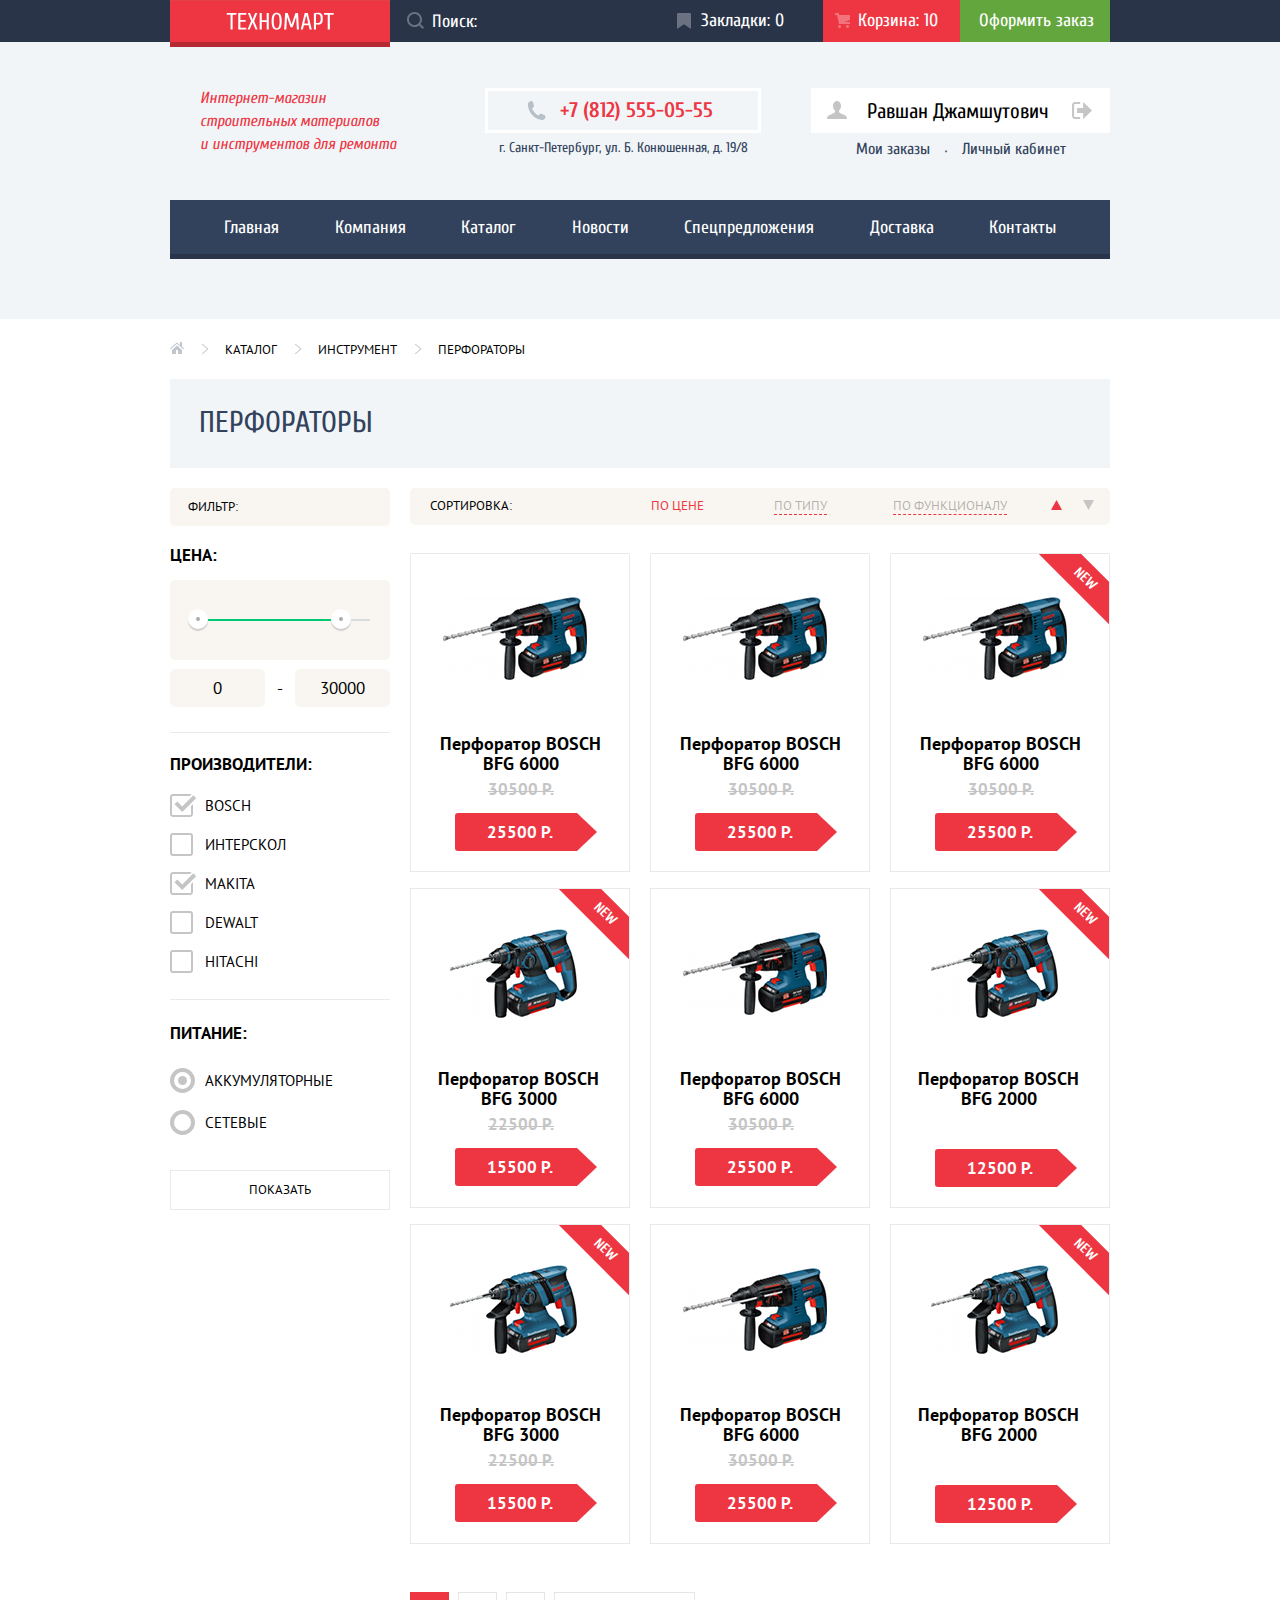
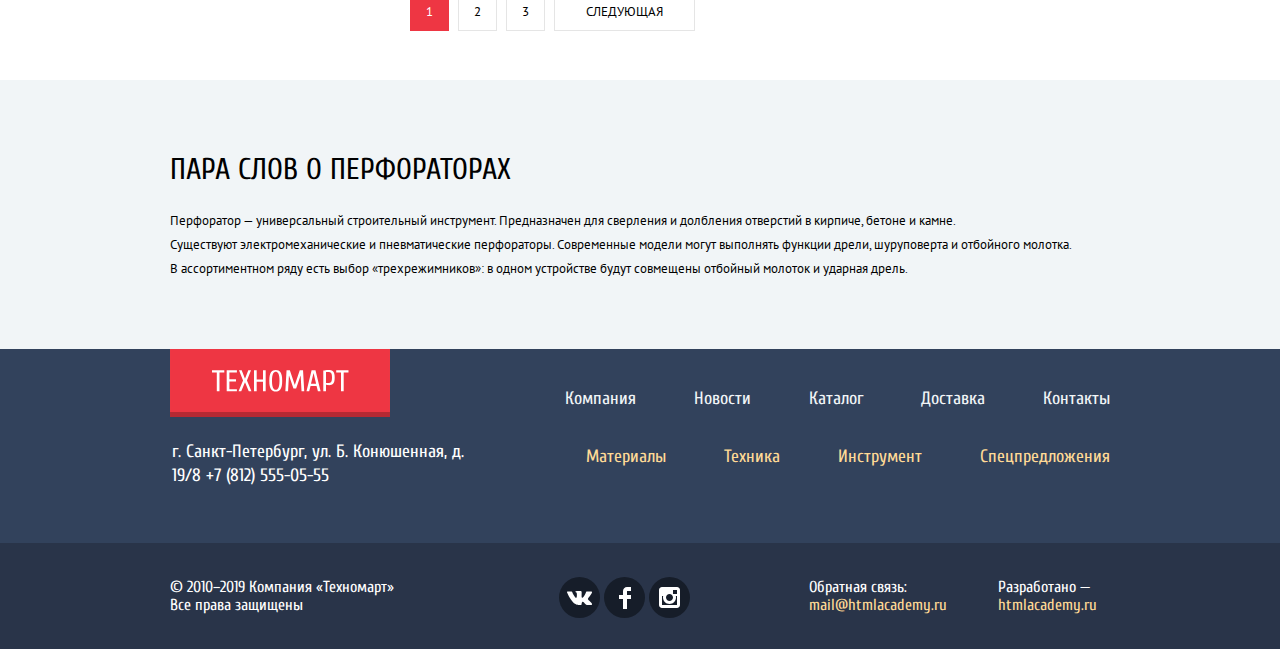
==== commit aab07f92: "Исправления по критериям" ====
--- a/catalog.html
+++ b/catalog.html
@@ -2,480 +2,530 @@
 <html class="page" lang="ru">
 
 <head>
-    <meta charset="utf-8">
-    <title>HTML Academy: Техномарт</title>
-    <link rel="icon" href="favicon.ico">
-    <link rel="icon" href="img/favicon.svg" type="image/svg+xml">
-    <link rel="apple-touch-icon" href="img/favicon.png">
-    <link rel="manifest" href="manifest.webmanifest">
-    <link rel="preconnect" href="https://fonts.gstatic.com">
-    <link
-        href="https://fonts.googleapis.com/css2?family=Cuprum:ital,wght@0,400;0,700;1,400;1,700&family=PT+Sans:ital,wght@0,400;0,700;1,400;1,700&display=swap"
-        rel="stylesheet">
-    <link href="css/normalize.css" rel="stylesheet">
-    <link href="css/style.css" rel="stylesheet">
+  <meta charset="utf-8">
+  <title>HTML Academy: Техномарт</title>
+  <link rel="icon" href="favicon.ico">
+  <link rel="icon" href="favicon/favicon.svg" type="image/svg+xml">
+  <link rel="icon" type="image/png" sizes="32x32" href="favicon/favicon-32x32.png">
+  <link rel="icon" type="image/png" sizes="16x16" href="favicon/favicon-16x16.png">
+  <link rel="apple-touch-icon" sizes="180x180" href="favicon/apple-touch-icon.png">
+  <link rel="manifest" href="manifest.webmanifest">
+  <link rel="preconnect" href="https://fonts.gstatic.com">
+  <link
+    href="https://fonts.googleapis.com/css2?family=Cuprum:ital,wght@0,400;0,700;1,400;1,700&family=PT+Sans:ital,wght@0,400;0,700;1,400;1,700&display=swap"
+    rel="stylesheet">
+  <link href="css/normalize.css" rel="stylesheet">
+  <link href="css/style.min.css" rel="stylesheet">
 </head>
 
 <body class="page-body">
-    <header class="main-header">
-        <div class="header-bar">
-            <div class="container header-container">
-                <a class="logo-link" href="index.html"><img class="main-header-logo" src="img/logo.svg" width="220" height="47"
-                        alt="Логотип компании Техномарт"></a>
-                <div class="header-account">
-                    <label for="input-placeholder" class="search-container">
-                        <input id="input-placeholder" class="input-search" type="search" name="query" placeholder="Поиск:">
-                        <svg class="search-svg" width="17" height="17" viewBox="0 0 17 17" fill="none"
-                            xmlns="http://www.w3.org/2000/svg">
-                            <path fill-rule="evenodd" clip-rule="evenodd"
-                                d="M13.458 12.044L17 15.586L15.586 17L12.044 13.458C10.782 14.421 9.21 15 7.5 15C3.35786 15 0 11.6421 0 7.5C0 3.35786 3.35786 0 7.5 0C11.6421 0 15 3.35786 15 7.5C15.0001 9.14309 14.4581 10.7403 13.458 12.044ZM7.5 2C4.467 2 2 4.467 2 7.5C2.00331 10.5362 4.4638 12.9967 7.5 13C10.532 13 13 10.532 13 7.5C13 4.467 10.532 2 7.5 2Z"
-                                fill="white" />
-                        </svg>
-                    </label>
-                    <ul class="user-navigation">
-                        <li class="user-navigation-item">
-                            <a href="#" class="bookmark-link bookmark-link-catalog">Закладки:<span> 0</span></a>
-                        </li>
-                        <li class="user-navigation-item">
-                            <a href="#" class="cart-link cart-link-checked">
-                                Корзина:<span>
-                                    10</span></a>
-                        </li>
-                        <li class="user-navigation-item">
-                            <a href="#" class="order-link">Оформить заказ</a>
-                        </li>
-                    </ul>
-                </div>
-            </div>
+  <header class="main-header">
+    <div class="header-bar">
+      <div class="container header-container">
+        <a class="logo-link" href="index.html">
+          <img class="main-header-logo" src="img/logo.svg" width="220" height="47"
+            alt="Официальный сайт магазина Техномарт">
+        </a>
+        <div class="header-account">
+          <form class="search-form" method="POST" action="https://echo.htmlacademy.ru">
+            <label for="input-placeholder" class="search-container">
+              <span class="hidden">Поле поиска</span>
+              <input id="input-placeholder" class="input-search" type="search" name="query" placeholder="Поиск:">
+              <svg class="search-svg" width="17" height="17" viewBox="0 0 17 17" fill="none"
+                xmlns="http://www.w3.org/2000/svg">
+                <path fill-rule="evenodd" clip-rule="evenodd"
+                  d="M13.458 12.044L17 15.586L15.586 17L12.044 13.458C10.782 14.421 9.21 15 7.5 15C3.35786 15 0 11.6421 0 7.5C0 3.35786 3.35786 0 7.5 0C11.6421 0 15 3.35786 15 7.5C15.0001 9.14309 14.4581 10.7403 13.458 12.044ZM7.5 2C4.467 2 2 4.467 2 7.5C2.00331 10.5362 4.4638 12.9967 7.5 13C10.532 13 13 10.532 13 7.5C13 4.467 10.532 2 7.5 2Z"
+                  fill="white" />
+              </svg>
+            </label>
+          </form>
+          <ul class="user-navigation">
+            <li class="user-navigation-item">
+              <a href="#" class="bookmark-link bookmark-link-catalog">Закладки:<span> 0</span>
+              </a>
+            </li>
+            <li class="user-navigation-item">
+              <a href="#" class="cart-link cart-link-checked">
+                Корзина:<span> 10</span>
+              </a>
+            </li>
+            <li class="user-navigation-item">
+              <a href="#" class="order-link">Оформить заказ</a>
+            </li>
+          </ul>
         </div>
-
-        <div class="header-about container">
-            <p class="header-info">Интернет-магазин строительных материалов<br> и инструментов для ремонта</p>
-            <div class="header-contacts">
-                <a class="header-contacts-phone" href="tel:+78125550555">+7 (812) 555-05-55</a>
-                <p class="header-contacts-adress">г. Санкт-Петербург, ул. Б. Конюшенная, д. 19/8</p>
-            </div>
-
-            <section class="user-menu">
-                <div class="header-login">
-                    <a class="login-link" href="#">
-                        <svg width="20" height="18" viewBox="0 0 20 18" fill="none" xmlns="http://www.w3.org/2000/svg">
-                            <path
-                                d="M17.881 14.166C15.737 13.431 13.625 12.5 12.674 11.776C12.017 11.275 11.904 10.158 12.157 9.361C13.275 8.458 14.021 6.884 14.021 5.083C14.021 2.276 12.221 0 10 0C7.77902 0 5.97901 2.276 5.97901 5.083C5.97901 6.884 6.72501 8.457 7.84201 9.36C8.09501 10.158 7.98302 11.275 7.32502 11.776C6.37502 12.5 4.26201 13.43 2.11801 14.166C-0.0259852 14.902 1.48343e-05 18 1.48343e-05 18H20C20 18 20.025 14.901 17.881 14.166Z"
-                                fill="#C5C5C5" />
-                        </svg><span class="hidden">Иконка пользователя</span>
-
-
-                        <p class="login-name">Равшан Джамшутович</p>
-                    </a>
-
-
-                    <a class="exit-link" href="#">
-                        <svg width="20" height="17" viewBox="0 0 20 17" fill="none" xmlns="http://www.w3.org/2000/svg">
-                            <path d="M20 8.5L11.125 0V6H5.125V11H11.125V17L20 8.5Z" fill="#C5C5C5" />
-                            <path
-                                d="M2.10604 13.952V3.048C2.12404 2.672 2.27704 1.991 3.11604 1.991H8.14304V0H3.11604C0.938036 0 0.112036 1.81 0.0870361 3.027V13.973C0.112036 15.189 0.938036 17 3.11604 17H8.14304V15.01H3.11604C2.27704 15.01 2.12404 14.327 2.10604 13.952Z"
-                                fill="#C5C5C5" />
-                        </svg>
-                        <span class="hidden">Вход в личный кабинет</span>
-                    </a>
-                </div>
-                <div class="user-order">
-                    <a class="user-link" href="#">Мои заказы</a>
-                    <span>·</span>
-                    <a class="user-link" href="#">Личный кабинет</a>
-                </div>
-            </section>
+      </div>
+    </div>
+
+    <div class="header-about container">
+      <p class="header-info">Интернет-магазин строительных материалов и&nbsp;инструментов для ремонта</p>
+      <div class="header-contacts">
+        <a class="header-contacts-phone" aria-label="телефон для связи с магазином Техномарт +7 812 555-05-55"
+          href="tel:+78125550555">+7 (812) 555-05-55</a>
+        <p class="header-contacts-adress">г. Санкт-Петербург, ул. Б. Конюшенная, д. 19/8</p>
+      </div>
+
+      <section class="user-menu">
+        <div class="header-login">
+          <a class="login-link" href="#" aria-label="Авторизация пользователя">
+            <svg width="20" height="18" viewBox="0 0 20 18" fill="none" xmlns="http://www.w3.org/2000/svg">
+              <path
+                d="M17.881 14.166C15.737 13.431 13.625 12.5 12.674 11.776C12.017 11.275 11.904 10.158 12.157 9.361C13.275 8.458 14.021 6.884 14.021 5.083C14.021 2.276 12.221 0 10 0C7.77902 0 5.97901 2.276 5.97901 5.083C5.97901 6.884 6.72501 8.457 7.84201 9.36C8.09501 10.158 7.98302 11.275 7.32502 11.776C6.37502 12.5 4.26201 13.43 2.11801 14.166C-0.0259852 14.902 1.48343e-05 18 1.48343e-05 18H20C20 18 20.025 14.901 17.881 14.166Z"
+                fill="#C5C5C5" />
+            </svg>
+            <span class="hidden">Иконка пользователя</span>
+            <span class="login-name">Равшан Джамшутович</span>
+          </a>
+
+          <a class="exit-link" href="#" aria-label="Выход из личного кабинета пользователя">
+            <svg width="20" height="17" viewBox="0 0 20 17" fill="none" xmlns="http://www.w3.org/2000/svg">
+              <path d="M20 8.5L11.125 0V6H5.125V11H11.125V17L20 8.5Z" fill="#C5C5C5" />
+              <path
+                d="M2.10604 13.952V3.048C2.12404 2.672 2.27704 1.991 3.11604 1.991H8.14304V0H3.11604C0.938036 0 0.112036 1.81 0.0870361 3.027V13.973C0.112036 15.189 0.938036 17 3.11604 17H8.14304V15.01H3.11604C2.27704 15.01 2.12404 14.327 2.10604 13.952Z"
+                fill="#C5C5C5" />
+            </svg>
+            <span class="hidden">Выход из личного кабинета </span>
+          </a>
         </div>
-
-        <div class="container">
-            <nav class="main-navigation">
-                <ul class="site-navigation">
-                    <li class="site-navigation-item">
-                        <a href="index.html">Главная</a>
-                    </li>
-                    <li class="site-navigation-item">
-                        <a href="#">Компания</a>
-                    </li>
-                    <li class="site-navigation-item">
-                        <a href="catalog.html">Каталог</a>
-                    </li>
-                    <li class="site-navigation-item">
-                        <a href="#">Новости</a>
-                    </li>
-                    <li class="site-navigation-item">
-                        <a href="#">Спецпредложения</a>
-                    </li>
-                    <li class="site-navigation-item">
-                        <a href="#">Доставка</a>
-                    </li>
-                    <li class="site-navigation-item">
-                        <a href="#">Контакты</a>
-                    </li>
-                </ul>
-            </nav>
+        <div class="user-order">
+          <a class="user-link" href="#">Мои заказы</a>
+          <span>·</span>
+          <a class="user-link" href="#">Личный кабинет</a>
         </div>
-    </header>
-
-    <main class="main-catalog">
-        <div class="container">
-            <h1 class="hidden">Каталог магазина Техномарт</h1>
-            <ul class="bread-crumbs-list">
-                <li class="bread-crumbs-item"><a href="index.html"><img src="img/icon-home.svg" width="14" height="12"
-                            alt="Главная"></a></li>
-                <li class="bread-crumbs-item"><a href="#">Каталог</a></li>
-                <li class="bread-crumbs-item"><a href="#">Инструмент</a></li>
-                <li class="bread-crumbs-item"><a href="#">Перфораторы</a></li>
-            </ul>
-            <h2 class="section-title catalog-header">Перфораторы</h2>
-        </div>
-        <div class="grid container">
-            <section class="section-filter">
-                <h3 class="filters-titles filter-title">Фильтр:</h3>
-
-                <form method="get" action="https://echo.htmlacademy.ru" class="form-filter">
-
-                    <fieldset class="filter-price">
-                        <legend class="filter-legend">Цена:</legend>
-                        <div class="range-filter">
-                            <div class="range-controls">
-                                <div class="scale">
-                                    <div class="bar" style="
+      </section>
+    </div>
+
+    <div class="container">
+      <nav class="main-navigation">
+        <ul class="site-navigation">
+          <li class="site-navigation-item">
+            <a href="index.html">Главная</a>
+          </li>
+          <li class="site-navigation-item">
+            <a href="#">Компания</a>
+          </li>
+          <li class="site-navigation-item">
+            <a href="catalog.html">Каталог</a>
+          </li>
+          <li class="site-navigation-item">
+            <a href="#">Новости</a>
+          </li>
+          <li class="site-navigation-item">
+            <a href="#">Спецпредложения</a>
+          </li>
+          <li class="site-navigation-item">
+            <a href="#">Доставка</a>
+          </li>
+          <li class="site-navigation-item">
+            <a href="#">Контакты</a>
+          </li>
+        </ul>
+      </nav>
+    </div>
+  </header>
+
+  <main class="main-catalog">
+    <div class="container">
+      <h1 class="hidden">Каталог магазина Техномарт</h1>
+      <ul class="bread-crumbs-list">
+        <li class="bread-crumbs-item" aria-label="Главная страница">
+          <a href="index.html">
+            <img src="img/icon-home.svg" width="14" height="12" alt="Главная">
+          </a>
+        </li>
+        <li class="bread-crumbs-item">
+          <a href="#">Каталог</a>
+        </li>
+        <li class="bread-crumbs-item">
+          <a href="#">Инструмент</a>
+        </li>
+        <li class="bread-crumbs-item">
+          <a href="#">Перфораторы</a>
+        </li>
+      </ul>
+      <h2 class="section-title catalog-header">Перфораторы</h2>
+    </div>
+    <div class="grid container">
+      <section class="section-filter">
+        <h3 class="filters-titles filter-title">Фильтр:</h3>
+
+        <form method="get" action="https://echo.htmlacademy.ru" class="form-filter">
+          <fieldset class="filter-price">
+            <legend class="filter-legend">Цена:</legend>
+            <div class="range-filter">
+              <div class="range-controls">
+                <div class="scale">
+                  <div class="bar" style="
                                     width: 80%;
                                     margin-left: 0%
-                                  "></div>
-                                </div>
-                                <div class="toggle toggle-min" tabindex="0" style="
+                                  ">
+                  </div>
+                </div>
+                <div class="toggle toggle-min" aria-label="Установить минимальную цену" tabindex="0" style="
                                 left: 8%
-                              "></div>
-                                <div class="toggle toggle-max" tabindex="0" style=" left: 73%"></div>
-                            </div>
-                            <div class="price-controls">
-                                <label class="min-price">
-                                    <input type="text" name="min-price" value="0">
-                                </label>
-                                <span> - </span>
-                                <label class="max-price">
-                                    <input type="text" name="max-price" value="30000">
-                                </label>
-                            </div>
-                        </div>
-                    </fieldset>
-
-                    <fieldset class="filter-manufacturer">
-                        <legend class="filter-legend">Производители:</legend>
-                        <ul class="filter-manufacturer-list">
-                            <li class="filter-item">
-                                <input class="filter-item-input hidden" type="checkbox" checked name="manufacturer"
-                                    value="bosh" id="manufacturer-bosh">
-                                <label for="manufacturer-bosh">Bosch</label>
-                            </li>
-                            <li class="filter-item">
-                                <input class="filter-item-input hidden" type="checkbox" name="manufacturer"
-                                    value="Интерскол" id="manufacturer-interskol">
-                                <label for="manufacturer-interskol">Интерскол</label>
-                            </li>
-                            <li class="filter-item">
-                                <input class="filter-item-input hidden" type="checkbox" checked name="manufacturer"
-                                    value="Makita" id="manufacturer-makita">
-                                <label for="manufacturer-makita">Makita</label>
-                            </li>
-                            <li class="filter-item">
-                                <input class="filter-item-input hidden" type="checkbox" name="manufacturer"
-                                    value="Dewalt" id="manufacturer-dewalt">
-                                <label for="manufacturer-dewalt">Dewalt</label>
-                            </li>
-                            <li class="filter-item">
-                                <input class="filter-item-input hidden" type="checkbox" name="manufacturer"
-                                    value="Hitachi" id="manufacturer-hitachi">
-                                <label for="manufacturer-hitachi">Hitachi</label>
-                            </li>
-                        </ul>
-                    </fieldset>
-                    <fieldset>
-                        <legend class="filter-legend">Питание:</legend>
-                        <ul class="filter-power-list">
-                            <li class="filter-power-item">
-                                <input id="power-battery" class="hidden filter-power-input" type="radio" name="power"
-                                    value="battery" checked>
-                                <label for="power-battery">Аккумуляторные</label>
-                            </li>
-                            <li class="filter-power-item">
-                                <input id="power-socket" class="hidden filter-power-input" type="radio" name="power"
-                                    value="socket">
-                                <label for="power-socket">Сетевые</label>
-                            </li>
-                        </ul>
-                    </fieldset>
-                    <button type="submit" class="filter-button">Показать</button>
-                </form>
-            </section>
-
-            <section class="section-sort">
-                <h3 class="filters-titles sort-title">Сортировка: </h3>
-                <ul class="sort-type">
-                    <li class="sort-item sort-price sort-active">
-                        <a class="sort-link" href="#">По цене</a>
-                    </li>
-                    <li class="sort-item sort-sort">
-                        <a class="sort-link" href="#">По типу</a>
-                    </li>
-                    <li class="sort-item sort-funtion">
-                        <a class="sort-link" href="#">По функционалу</a>
-                    </li>
-                    <li class="sort-item sort-buttons">
-                        <div class="sort-buttons-links">
-                            <a href="#"><svg width="11" height="10" viewBox="0 0 11 10" fill="none"
-                                    xmlns="http://www.w3.org/2000/svg">
-                                    <path d="M5.5 0L11 10L0 10" fill="#EE3643" />
-                                </svg></a>
-                            <a class="sort-down" href="#"><svg class="down-item" width="11" height="10"
-                                    viewBox="0 0 11 10" fill="none" xmlns="http://www.w3.org/2000/svg">
-                                    <path d="M5.5 0L11 10L0 10" fill="#EE3643" />
-                                </svg></a>
-
-                        </div>
-                    </li>
-                </ul>
-
-            </section>
-
-            <section class="section-products">
-                <h3 class="hidden">Список товаров</h3>
-                <ul class="products-list-catalog">
-                    <li class="products-item-catalog">
-                        <img class="product-bosh-six" src="img/bosh-6000.jpg" width="144" height="128" alt="">
-                        <div class="products-buttons">
-                            <button class="button-buy" type="button">Купить</button>
-                            <button class="button-bookmarks" type="button">В закладки</button>
-                        </div>
-                        <div class="product-description">
-                            <h4 class="products-title">Перфоратор BOSCH BFG 6000</h4>
-                            <p class="old-price">30500 Р.</p>
-                            <p class="actual-price">25500 Р.</p>
-                        </div>
-                    </li>
-                    <li class="products-item-catalog">
-                        <img class="product-bosh-six" src="img/bosh-6000.jpg" width="144" height="128" alt="">
-                        <div class="products-buttons">
-                            <button class="button-buy" type="button">Купить</button>
-                            <button class="button-bookmarks" type="button">В закладки</button>
-                        </div>
-                        <div class="product-description">
-                            <h4 class="products-title">Перфоратор BOSCH BFG 6000</h4>
-                            <p class="old-price">30500 Р.</p>
-                            <p class="actual-price">25500 Р.</p>
-                        </div>
-                    </li>
-                    <li class="new-item products-item-catalog">
-                        <img class="product-bosh-six" src="img/bosh-6000.jpg" width="144" height="128" alt="">
-                        <div class="products-buttons">
-                            <button class="button-buy" type="button">Купить</button>
-                            <button class="button-bookmarks" type="button">В закладки</button>
-                        </div>
-                        <div class="product-description">
-                            <h4 class="products-title">Перфоратор BOSCH BFG 6000</h4>
-                            <p class="old-price">30500 Р.</p>
-                            <p class="actual-price">25500 Р.</p>
-                        </div>
-                    </li>
-                    <li class="new-item products-item-catalog">
-                        <img class="product-bosh-three" src="img/bosh-3000.jpg" width="127" height="112" alt="">
-                        <div class="products-buttons">
-                            <button class="button-buy" type="button">Купить</button>
-                            <button class="button-bookmarks" type="button">В закладки</button>
-                        </div>
-                        <div class="product-description">
-                            <h4 class="products-title title-catalog-bosh-three">Перфоратор BOSCH BFG 3000</h4>
-                            <p class="old-price">22500 Р.</p>
-                            <p class="actual-price">15500 Р.</p>
-
-                        </div>
-                    </li>
-                    <li class="products-item-catalog">
-                        <img class="product-bosh-six" src="img/bosh-6000.jpg" width="144" height="128" alt="">
-                        <div class="products-buttons">
-                            <button class="button-buy" type="button">Купить</button>
-                            <button class="button-bookmarks" type="button">В закладки</button>
-                        </div>
-                        <div class="product-description">
-                            <h4 class="products-title">Перфоратор BOSCH BFG 6000</h4>
-                            <p class="old-price">30500 Р.</p>
-                            <p class="actual-price">25500 Р.</p>
-                        </div>
-                    </li>
-                    <li class="new-item products-item-catalog">
-                        <img class="product-bosh-two" src="img/bosh-2000.jpg" width="127" height="112" alt="">
-                        <div class="products-buttons">
-                            <button class="button-buy" type="button">Купить</button>
-                            <button class="button-bookmarks" type="button">В закладки</button>
-                        </div>
-                        <div class="product-description">
-                            <h4 class="products-title title-catalog-bosh-two">Перфоратор BOSCH BFG 2000</h4>
-                            <p class="old-price old-price-hidden"> 12500p </p>
-                            <p class="actual-price">12500 Р.</p>
-
-                        </div>
-                    </li>
-                    <li class="new-item products-item-catalog">
-                        <img class="product-bosh-three" src="img/bosh-3000.jpg" width="127" height="112" alt="">
-                        <div class="products-buttons">
-                            <button class="button-buy" type="button">Купить</button>
-                            <button class="button-bookmarks" type="button">В закладки</button>
-                        </div>
-                        <div class="product-description">
-                            <h4 class="products-title">Перфоратор BOSCH BFG 3000</h4>
-                            <p class="old-price">22500 Р.</p>
-                            <p class="actual-price">15500 Р.</p>
-
-                        </div>
-                    </li>
-                    <li class="products-item-catalog">
-                        <img class="product-bosh-six" src="img/bosh-6000.jpg" width="144" height="128" alt="">
-                        <div class="products-buttons">
-                            <button class="button-buy" type="button">Купить</button>
-                            <button class="button-bookmarks" type="button">В закладки</button>
-                        </div>
-                        <div class="product-description">
-                            <h4 class="products-title">Перфоратор BOSCH BFG 6000</h4>
-                            <p class="old-price">30500 Р.</p>
-                            <p class="actual-price">25500 Р.</p>
-                        </div>
-                    </li>
-                    <li class="new-item products-item-catalog">
-                        <img class="product-bosh-two" src="img/bosh-2000.jpg" width="127" height="112" alt="">
-                        <div class="products-buttons">
-                            <button class="button-buy" type="button">Купить</button>
-                            <button class="button-bookmarks" type="button">В закладки</button>
-                        </div>
-                        <div class="product-description">
-                            <h4 class="products-title title-catalog-bosh-two">Перфоратор BOSCH BFG 2000</h4>
-                            <p class=" old-price old-price-hidden"> 12500 P.</p>
-                            <p class="actual-price">12500 Р.</p>
-
-                        </div>
-                    </li>
-                </ul>
-            </section>
-            <section class="section-pagination">
-                <ul class="pagination">
-                    <li class="pagination-item pagination-active">
-                        <a class="pagination-link" href="#">1</a>
-                    </li>
-                    <li>
-                        <a class="pagination-link" href="#">2</a>
-                    </li>
-                    <li>
-                        <a class="pagination-link" href="#">3</a>
-                    </li>
-                    <li>
-                        <a class="pagination-link pagination-next" href="#">Следующая</a>
-                    </li>
-                </ul>
-            </section>
+                              ">
+                </div>
+                <div class="toggle toggle-max" aria-label="Установить максимальную цену" tabindex="0" style="left: 73%">
+                </div>
+              </div>
+              <div class="price-controls">
+                <label class="min-price" aria-label="Введите минимальную цену, от 0">
+                  <input type="text" name="min-price" value="0">
+                </label>
+                <span> - </span>
+                <label class="max-price" aria-label="Введите максимальную цену, до 30000">
+                  <input type="text" name="max-price" value="30000">
+                </label>
+              </div>
+            </div>
+          </fieldset>
+
+          <fieldset class="filter-manufacturer">
+            <legend class="filter-legend">Производители:</legend>
+            <ul class="filter-manufacturer-list">
+              <li class="filter-item">
+                <input class="filter-item-input hidden" type="checkbox" checked name="manufacturer" value="bosh"
+                  id="manufacturer-bosh">
+                <label for="manufacturer-bosh" aria-label="Техника компании Bosch">Bosch</label>
+              </li>
+              <li class="filter-item">
+                <input class="filter-item-input hidden" type="checkbox" name="manufacturer" value="Интерскол"
+                  id="manufacturer-interskol">
+                <label for="manufacturer-interskol" aria-label="Техника компании Интерскол">Интерскол</label>
+              </li>
+              <li class="filter-item">
+                <input class="filter-item-input hidden" type="checkbox" checked name="manufacturer" value="Makita"
+                  id="manufacturer-makita">
+                <label for="manufacturer-makita" aria-label="Техника компании Makita">Makita</label>
+              </li>
+              <li class="filter-item">
+                <input class="filter-item-input hidden" type="checkbox" name="manufacturer" value="Dewalt"
+                  id="manufacturer-dewalt">
+                <label for="manufacturer-dewalt" aria-label="Техника компании Dewalt">Dewalt</label>
+              </li>
+              <li class="filter-item">
+                <input class="filter-item-input hidden" type="checkbox" name="manufacturer" value="Hitachi"
+                  id="manufacturer-hitachi">
+                <label for="manufacturer-hitachi" aria-label="Техника компании Hitachi">Hitachi</label>
+              </li>
+            </ul>
+          </fieldset>
+          <fieldset>
+            <legend class="filter-legend">Питание:</legend>
+            <ul class="filter-power-list">
+              <li class="filter-power-item">
+                <input id="power-battery" class="hidden filter-power-input" type="radio" name="power" value="battery"
+                  checked>
+                <label for="power-battery" aria-label="Техника с аккумуляторным типов питания">Аккумуляторные</label>
+              </li>
+              <li class="filter-power-item">
+                <input id="power-socket" class="hidden filter-power-input" type="radio" name="power" value="socket">
+                <label for="power-socket" aria-label="Техника с сетевым типом питания">Сетевые</label>
+              </li>
+            </ul>
+          </fieldset>
+          <button type="submit" class="filter-button"
+            aria-label="Показать товары с выбранными параметрами">Показать</button>
+        </form>
+      </section>
+
+      <section class="section-sort">
+        <h3 class="filters-titles sort-title">Сортировка: </h3>
+        <ul class="sort-type">
+          <li class="sort-item sort-price sort-active">
+            <a class="sort-link" href="#" aria-label="Сортировка по цене">По цене</a>
+          </li>
+          <li class="sort-item sort-sort">
+            <a class="sort-link" href="#" aria-label="Сортировка по типу техники">По типу</a>
+          </li>
+          <li class="sort-item sort-funtion">
+            <a class="sort-link" href="#" aria-label="Сортировка по функционалу">По функционалу</a>
+          </li>
+          <li class="sort-item sort-buttons">
+            <div class="sort-buttons-links">
+              <a href="#" aria-label="По возрастанию">
+                <svg width="11" height="10" viewBox="0 0 11 10" fill="none" xmlns="http://www.w3.org/2000/svg">
+                  <path d="M5.5 0L11 10L0 10" fill="#EE3643" />
+                </svg>
+              </a>
+              <a class="sort-down" href="#" aria-label="По убыванию">
+                <svg class="down-item" width="11" height="10" viewBox="0 0 11 10" fill="none"
+                  xmlns="http://www.w3.org/2000/svg">
+                  <path d="M5.5 0L11 10L0 10" fill="#EE3643" />
+                </svg>
+              </a>
+
+            </div>
+          </li>
+        </ul>
+      </section>
+
+      <section class="section-products">
+        <h3 class="hidden">Список товаров</h3>
+        <ul class="products-list-catalog">
+          <li class="products-item-catalog" tabindex="0">
+            <img class="product-bosh-six" src="img/bosh-6000.jpg" width="144" height="128" alt="">
+            <div class="products-buttons">
+              <button class="button-buy" type="button"
+                aria-label="Добавить товар Перфоратор BOSCH BFG 6000 в корзину">Купить</button>
+              <button class="button-bookmarks" type="button"
+                aria-label="Добавить Перфоратор BOSCH BFG 6000 товар в закладки">В закладки</button>
+            </div>
+            <div class="product-description">
+              <h4 class="products-title">Перфоратор BOSCH BFG 6000</h4>
+              <p class="old-price">30500 Р.</p>
+              <p class="actual-price">25500 Р.</p>
+            </div>
+          </li>
+          <li class="products-item-catalog" tabindex="0">
+            <img class="product-bosh-six" src="img/bosh-6000.jpg" width="144" height="128" alt="">
+            <div class="products-buttons">
+              <button class="button-buy" type="button"
+                aria-label="Добавить товар Перфоратор BOSCH BFG 6000 в корзину">Купить</button>
+              <button class="button-bookmarks" type="button"
+                aria-label="Добавить товар Перфоратор BOSCH BFG 6000 в закладки">В закладки</button>
+            </div>
+            <div class="product-description">
+              <h4 class="products-title">Перфоратор BOSCH BFG 6000</h4>
+              <p class="old-price">30500 Р.</p>
+              <p class="actual-price">25500 Р.</p>
+            </div>
+          </li>
+          <li class="new-item products-item-catalog" tabindex="0">
+            <img class="product-bosh-six" src="img/bosh-6000.jpg" width="144" height="128" alt="">
+            <div class="products-buttons">
+              <button class="button-buy" type="button"
+                aria-label="Добавить товар Перфоратор BOSCH BFG 6000 в корзину">Купить</button>
+              <button class="button-bookmarks" type="button"
+                aria-label="Добавить товар Перфоратор BOSCH BFG 6000 в закладки">В закладки</button>
+            </div>
+            <div class="product-description">
+              <h4 class="products-title">Перфоратор BOSCH BFG 6000</h4>
+              <p class="old-price">30500 Р.</p>
+              <p class="actual-price">25500 Р.</p>
+            </div>
+          </li>
+          <li class="new-item products-item-catalog" tabindex="0">
+            <img class="product-bosh-three" src="img/bosh-3000.jpg" width="127" height="112" alt="">
+            <div class="products-buttons">
+              <button class="button-buy" type="button"
+                aria-label="Добавить товар Перфоратор BOSCH BFG 3000 в корзину">Купить</button>
+              <button class="button-bookmarks" type="button"
+                aria-label="Добавить товар Перфоратор BOSCH BFG 3000 в закладки">В закладки</button>
+            </div>
+            <div class="product-description">
+              <h4 class="products-title title-catalog-bosh-three">Перфоратор BOSCH BFG 3000</h4>
+              <p class="old-price">22500 Р.</p>
+              <p class="actual-price">15500 Р.</p>
+
+            </div>
+          </li>
+          <li class="products-item-catalog" tabindex="0">
+            <img class="product-bosh-six" src="img/bosh-6000.jpg" width="144" height="128" alt="">
+            <div class="products-buttons">
+              <button class="button-buy" type="button"
+                aria-label="Добавить товар Перфоратор BOSCH BFG 6000 в корзину">Купить</button>
+              <button class="button-bookmarks" type="button"
+                aria-label="Добавить товар Перфоратор BOSCH BFG 6000 в закладки">В закладки</button>
+            </div>
+            <div class="product-description">
+              <h4 class="products-title">Перфоратор BOSCH BFG 6000</h4>
+              <p class="old-price">30500 Р.</p>
+              <p class="actual-price">25500 Р.</p>
+            </div>
+          </li>
+          <li class="new-item products-item-catalog" tabindex="0">
+            <img class="product-bosh-two" src="img/bosh-2000.jpg" width="127" height="112" alt="">
+            <div class="products-buttons">
+              <button class="button-buy" type="button"
+                aria-label="Добавить товар Перфоратор BOSCH BFG 2000 в корзину">Купить</button>
+              <button class="button-bookmarks" type="button"
+                aria-label="Добавить товар Перфоратор BOSCH BFG 2000 в закладки">В закладки</button>
+            </div>
+            <div class="product-description">
+              <h4 class="products-title title-catalog-bosh-two">Перфоратор BOSCH BFG 2000</h4>
+              <p class="old-price old-price-hidden"> 12500p </p>
+              <p class="actual-price">12500 Р.</p>
+
+            </div>
+          </li>
+          <li class="new-item products-item-catalog" tabindex="0">
+            <img class="product-bosh-three" src="img/bosh-3000.jpg" width="127" height="112" alt="">
+            <div class="products-buttons">
+              <button class="button-buy" type="button"
+                aria-label="Добавить товар Перфоратор BOSCH BFG 3000 в корзину">Купить</button>
+              <button class="button-bookmarks" type="button"
+                aria-label="Добавить товар Перфоратор BOSCH BFG 3000 в закладки">В закладки</button>
+            </div>
+            <div class="product-description">
+              <h4 class="products-title">Перфоратор BOSCH BFG 3000</h4>
+              <p class="old-price">22500 Р.</p>
+              <p class="actual-price">15500 Р.</p>
+            </div>
+          </li>
+          <li class="products-item-catalog" tabindex="0">
+            <img class="product-bosh-six" src="img/bosh-6000.jpg" width="144" height="128" alt="">
+            <div class="products-buttons">
+              <button class="button-buy" type="button"
+                aria-label="Добавить товар Перфоратор BOSCH BFG 6000 в корзину">Купить</button>
+              <button class="button-bookmarks" type="button"
+                aria-label="Добавить товар Перфоратор BOSCH BFG 6000 в закладки">В закладки</button>
+            </div>
+            <div class="product-description">
+              <h4 class="products-title">Перфоратор BOSCH BFG 6000</h4>
+              <p class="old-price">30500 Р.</p>
+              <p class="actual-price">25500 Р.</p>
+            </div>
+          </li>
+          <li class="new-item products-item-catalog" tabindex="0">
+            <img class="product-bosh-two" src="img/bosh-2000.jpg" width="127" height="112" alt="">
+            <div class="products-buttons">
+              <button class="button-buy" type="button"
+                aria-label="Добавить товар Перфоратор BOSCH BFG 2000 в корзину">Купить</button>
+              <button class="button-bookmarks" type="button"
+                aria-label="Добавить товар Перфоратор BOSCH BFG 2000 в закладки">В закладки</button>
+            </div>
+            <div class="product-description">
+              <h4 class="products-title title-catalog-bosh-two">Перфоратор BOSCH BFG 2000</h4>
+              <p class=" old-price old-price-hidden"> 12500 P.</p>
+              <p class="actual-price">12500 Р.</p>
+
+            </div>
+          </li>
+        </ul>
+      </section>
+      <section class="section-pagination">
+        <ul class="pagination">
+          <li class="pagination-item pagination-active">
+            <a class="pagination-link" href="#" aria-label="перейти на первую страницу">1</a>
+          </li>
+          <li>
+            <a class="pagination-link" href="#" aria-label="перейти на вторую страницу">2</a>
+          </li>
+          <li>
+            <a class="pagination-link" href="#" aria-label="перейти на третью страницу">3</a>
+          </li>
+          <li>
+            <a class="pagination-link pagination-next" href="#" aria-label="перейти на следующую страницу">Следующая</a>
+          </li>
+        </ul>
+      </section>
+    </div>
+    <section class="catalog-info">
+      <div class="container">
+        <h2 class="section-title info-header">Пара слов о перфораторах</h2>
+        <p class="section-subtitle info-subtitle">Перфоратор — универсальный строительный инструмент.
+          Предназначен для
+          сверления и долбления отверстий в
+          кирпиче, бетоне и камне.
+          Существуют&nbsp;электромеханические и пневматические перфораторы. Современные модели могут выполнять
+          функции
+          дрели, шуруповерта и отбойного молотка.
+          В&nbsp;ассортиментном ряду есть выбор «трехрежимников»: в одном устройстве будут совмещены отбойный
+          молоток и
+          ударная дрель.</p>
+      </div>
+    </section>
+  </main>
+
+  <footer class="main-footer">
+    <div class="container">
+      <section class="footer-about">
+        <h2 class="hidden">Информация о компании</h2>
+        <a class="footer-logo" href="index.html" aria-label="Ссылка на главную страницу магазина Техномарт">
+          <img src="img/logo-footer.svg" width="220" height="68" alt="Официальный сайт магазина Техномарт">
+        </a>
+        <p class="footer-about-adress">
+          г. Санкт-Петербург, ул. Б. Конюшенная, д. 19/8
+          +7 (812) 555-05-55
+        </p>
+        <ul class="footer-menu-about">
+          <li class="menu-about-item">
+            <a href="#">Компания</a>
+          </li>
+          <li class="menu-about-item">
+            <a href="#">Новости</a>
+          </li>
+          <li class="menu-about-item">
+            <a href="catalog.html">Каталог</a>
+          </li>
+          <li class="menu-about-item">
+            <a href="#">Доставка</a>
+          </li>
+          <li class="menu-about-item">
+            <a href="#">Контакты</a>
+          </li>
+        </ul>
+        <ul class="footer-menu-products">
+          <li class="menu-products-item">
+            <a href="#">Материалы</a>
+          </li>
+          <li class="menu-products-item">
+            <a href="#">Техника</a>
+          </li>
+          <li class="menu-products-item">
+            <a href="#">Инструмент</a>
+          </li>
+          <li class="menu-products-item">
+            <a href="#">Спецпредложения</a>
+          </li>
+        </ul>
+      </section>
+    </div>
+    <section class="footer-contacts">
+      <div class="container footer-contacts-design">
+        <p class="footer-copyright">© 2010–2019 Компания «Техномарт»
+          Все&nbsp;права&nbsp;защищены</p>
+        <ul class="footer-social-list">
+          <li class="social-item" tabindex="0">
+            <a class="social-link social-vk" href="#" aria-label="Ссылка на страницу магазина Вконтакте">
+              <span class="hidden">Вконтакте</span>
+            </a>
+          </li>
+          <li class="social-item" tabindex="0">
+            <a class="social-link social-fb" href="#" aria-label="Ссылка на страницу магазина в Фейсбук">
+              <span class="hidden">Фейсбук</span>
+            </a>
+          </li>
+          <li class="social-item" tabindex="0">
+            <a class="social-link social-inst" href="#" aria-label="Ссылка на страницу магазина в Инстаграм">
+              <span class="hidden">Инстаграм</span>
+            </a>
+          </li>
+        </ul>
+        <div class="footer-adress-and-developers">
+          <p class="footer-adress">Обратная связь:
+            <a class="footer-link" href="mailto:mail@htmlacademy.ru"
+              aria-label="Адрес электронной почты для обратной связи mail@htmlacademy.ru">mail@htmlacademy.ru</a>
+          </p>
+          <p class="footer-developers">
+            Разработано —
+            <a class="footer-link" href="https://htmlacademy.ru/intensive/htmlcss"
+              aria-label="Ссылка на сайт компании разработчика сайта магазина">htmlacademy.ru</a>
+          </p>
         </div>
-        <section class="catalog-info">
-            <div class="container">
-                <h2 class="section-title info-header">Пара слов о перфораторах</h2>
-                <p class="section-subtitle info-subtitle">Перфоратор — универсальный строительный инструмент.
-                    Предназначен для
-                    сверления и долбления отверстий в
-                    кирпиче, бетоне и камне.<br>
-                    Существуют электромеханические и пневматические перфораторы. Современные модели могут выполнять
-                    функции
-                    дрели, шуруповерта и отбойного молотка.<br>
-                    В ассортиментном ряду есть выбор «трехрежимников»: в одном устройстве будут совмещены отбойный
-                    молоток и
-                    ударная дрель.</p>
-            </div>
-        </section>
-
-    </main>
-
-    <footer class="main-footer">
-        <div class="container">
-            <section class="footer-about">
-                <h2 class="hidden">Информация о компании</h2>
-                <a class="footer-logo" href="index.html"><img src="img/logo-footer.svg" width="220" height="68"
-                        alt="Логотип"></a>
-                <p class="footer-about-adress">
-                    г. Санкт-Петербург, ул. Б. Конюшенная, д. 19/8<br>
-                    +7 (812) 555-05-55
-                </p>
-                <ul class="footer-menu-about">
-                    <li class="menu-about-item">
-                        <a href="#">Компания</a>
-                    </li>
-                    <li class="menu-about-item">
-                        <a href="#">Новости</a>
-                    </li>
-                    <li class="menu-about-item">
-                        <a href="catalog.html">Каталог</a>
-                    </li>
-                    <li class="menu-about-item">
-                        <a href="#">Доставка</a>
-                    </li>
-                    <li class="menu-about-item">
-                        <a href="#">Контакты</a>
-                    </li>
-                </ul>
-                <ul class="footer-menu-products">
-                    <li class="menu-products-item">
-                        <a href="#">Материалы</a>
-                    </li>
-                    <li class="menu-products-item">
-                        <a href="#">Техника</a>
-                    </li>
-                    <li class="menu-products-item">
-                        <a href="#">Инструмент</a>
-                    </li>
-                    <li class="menu-products-item">
-                        <a href="#">Спецпредложения</a>
-                    </li>
-                </ul>
-            </section>
-        </div>
-        <section class="footer-contacts">
-            <div class="container footer-contacts-design">
-                <p class="footer-copyright">© 2010–2019 Компания «Техномарт»<br>
-                    Все права защищены</p>
-                <ul class="footer-social-list">
-                    <li class="social-item social-vk"><a href=""></a></li>
-                    <li class="social-item social-fb"><a href=""></a></li>
-                    <li class="social-item social-inst"><a href=""></a></li>
-                </ul>
-                <div class="footer-adress-and-developers">
-                    <p class="footer-adress">Обратная связь:<br>
-                        <a class="footer-link" href="#">mail@htmlacademy.ru</a>
-                    </p>
-                    <p class="footer-developers">
-                        Разработано —<br>
-                        <a class="footer-link" href="https://htmlacademy.ru/intensive/htmlcss">htmlacademy.ru</a>
-                    </p>
-                </div>
-            </div>
-        </section>
-
-
-    </footer>
-
-    <div class="cart-success-popap">
-        <h2 class="hidden">Окно подтверждения заказа</h2>
-        <div class="success-message">
-            <p class="success-text">Товар добавлен в корзину!</p>
-        </div>
-        <div class="success-buttons">
-            <button class="button success-order" type="button">Оформить заказ</button>
-            <button class="button success-next" type="button">Продолжить покупки</button>
-        </div>
-        <button class="success-close" type="button"><svg width="21" height="21" viewBox="0 0 21 21" fill="none"
-                xmlns="http://www.w3.org/2000/svg">
-                <path
-                    d="M13.2729 10.5L20.6949 3.07799C21.0839 2.68899 21.0839 2.05299 20.6949 1.66399L19.3359 0.304995C18.9469 -0.0840054 18.3109 -0.0840054 17.9219 0.304995L10.4999 7.72699L3.07793 0.304995C2.68893 -0.0840054 2.05293 -0.0840054 1.66393 0.304995L0.304934 1.66399C-0.0840664 2.05299 -0.0840664 2.68899 0.304934 3.07799L7.72693 10.5L0.305934 17.922C-0.0830664 18.311 -0.0830664 18.947 0.305934 19.336L1.66493 20.695C2.05393 21.084 2.68993 21.084 3.07893 20.695L10.5009 13.273L17.9229 20.695C18.3119 21.084 18.9479 21.084 19.3369 20.695L20.6959 19.336C21.0849 18.947 21.0849 18.311 20.6959 17.922L13.2729 10.5Z"
-                    fill="#EE3643" />
-            </svg></button>
-    </div>
-
+      </div>
+    </section>
+  </footer>
+
+  <div class="cart-success-popup">
+    <h2 class="hidden">Окно подтверждения заказа</h2>
+    <div class="success-message">
+      <p class="success-text">Товар добавлен в корзину!</p>
+    </div>
+    <div class="success-buttons">
+      <button class="button success-order" type="button">Оформить заказ</button>
+      <button class="button success-next" type="button">Продолжить покупки</button>
+    </div>
+    <button class="success-close" type="button" aria-label="Закрыть окно подтверждения заказа">
+      <svg width="21" height="21" viewBox="0 0 21 21" fill="none" xmlns="http://www.w3.org/2000/svg">
+        <path
+          d="M13.2729 10.5L20.6949 3.07799C21.0839 2.68899 21.0839 2.05299 20.6949 1.66399L19.3359 0.304995C18.9469 -0.0840054 18.3109 -0.0840054 17.9219 0.304995L10.4999 7.72699L3.07793 0.304995C2.68893 -0.0840054 2.05293 -0.0840054 1.66393 0.304995L0.304934 1.66399C-0.0840664 2.05299 -0.0840664 2.68899 0.304934 3.07799L7.72693 10.5L0.305934 17.922C-0.0830664 18.311 -0.0830664 18.947 0.305934 19.336L1.66493 20.695C2.05393 21.084 2.68993 21.084 3.07893 20.695L10.5009 13.273L17.9229 20.695C18.3119 21.084 18.9479 21.084 19.3369 20.695L20.6959 19.336C21.0849 18.947 21.0849 18.311 20.6959 17.922L13.2729 10.5Z"
+          fill="#EE3643" />
+      </svg>
+    </button>
+  </div>
+
+  <script src="js/cart.min.js"></script>
 </body>
-
-</html>+</html>
--- a/css/style.min.css
+++ b/css/style.min.css
@@ -0,0 +1 @@
+:root{--basic-grey:#32425C;--basic-dark-grey:#293449;--basic-red:#EE3643;--basic-green:#63A63E;--basic-light-grey:#C5C5C5;--basic-background:#F1F5F7;--basic-beige:#F9F5F0;--white:#FFFFFF;--special-dark-grey:#161D29;--special-dark-green:#518534;--special-yellow:#FFBF47;--special-yellow-2:#FFC047;--special-blue:#3BBCE3;--special-lilac:#DC91D8;--special-greenlight:#8ED78F;--special-bright-green:#00CA74;--special-yellowlight:#FFDA96;--special-dark-red:#CA2C37;--success:#5FBB2D;--warning:#FFBF47;--error:#BA2732;--black:black;--background-light-grey:#F1F1F1;--special-grey:#D7DCDE;--special-deep-grey:#ababab;--special-light-grey:#EAEAEA;--light-grey:#E5E5E5;--grey:#A9A9A9;--basic-transparant-grey:#F4F4F4;--border-grey:#B5B5B5;--grey-shadow:rgba(0, 0, 0, 0.15)}.page-body{min-width:960px;margin:0;padding:0;font-family:Cuprum,Arial,sans-serif;font-size:18px;line-height:24px;font-weight:400;background-color:var(--white);min-height:100%;display:grid;grid-template-rows:min-content 1fr min-content;align-content:start}a{text-decoration:none}img{max-width:100%;height:auto}.hidden{position:absolute;width:1px;height:1px;margin:-1px;border:0;padding:0;white-space:nowrap;clip-path:inset(100%);clip:rect(0 0 0 0);overflow:hidden}.display-none{display:none}.page{height:100%}.container{width:940px;margin:0 auto 0 auto}.button{background-color:var(--basic-red);color:var(--white);font-weight:400;font-size:14px;line-height:18px;text-transform:uppercase;text-align:center;display:inline-block;vertical-align:middle}.button:hover{background-color:var(--special-dark-red)}.button:active{background-color:var(--error)}.main-header{background-color:var(--basic-background);color:var(--white);padding-bottom:60px}.header-bar{background-color:var(--basic-dark-grey);width:100%}.header-container{height:42px;display:grid;grid-template-columns:min-content 1fr}.logo-link{width:220px;height:43px;margin:0;padding:0}.main-header-logo{width:220px;height:47px;margin:0;padding:0}.header-account{color:var(--white);display:flex;align-items:center;height:42px}.user-navigation{display:flex;justify-content:end;align-items:center;margin:0;margin-left:auto;padding:0}.main-navigation{background-color:var(--basic-grey)}.site-navigation{margin:0;padding:16px 29px 14px 29px;border-bottom:solid 5px var(--basic-dark-grey);display:flex;flex-direction:row;justify-content:space-between;flex-wrap:wrap}.bookmark-link{position:relative;padding:12px 25px 9px 43px}.bookmark-link-catalog{padding:11px 39px 11px 44px}.bookmark-link::before{content:"";width:14px;height:16px;background-image:url(../img/icon-bookmark.svg);background-repeat:no-repeat;background-position:0 0;position:absolute;top:14px;left:20px;opacity:.3}.cart-link{position:relative;padding:9px 27px 9px 49px}.cart-link-checked{background-color:var(--basic-red);border:none;padding:10px 22px 11px 35px}.cart-link::before{content:"";width:15px;height:15px;background-image:url(../img/icon-cart.svg);background-repeat:no-repeat;background-position:0 0;position:absolute;left:26px;top:11px;opacity:.3}.cart-link-checked::before{content:"";width:15px;height:15px;background-image:url(../img/icon-cart.svg);background-repeat:no-repeat;background-position:0 0;position:absolute;left:12px;top:13px;opacity:.3}.bookmark-link:hover::before,.cart-link:hover::before{opacity:1}.bookmark-link:active,.bookmark-link:active span,.cart-link:active,.cart-link:active span{background-color:var(--special-dark-grey);color:rgba(255,255,255,.5)}.bookmark-link:active::before,.cart-link:active::before{opacity:.3}.order-link{background-color:var(--basic-green);padding:9px 16px 9px 19px;text-align:center;display:block}.order-link:hover{background-color:var(--success)}.order-link:active{background-color:var(--basic-green);color:rgba(255,255,255,.5)}.search-form{height:100%;flex:1;display:flex;margin:0}.search-container{width:100%;position:relative;height:100%}.search-svg{position:absolute;top:12px;left:17px;opacity:.3}.input-search{color:var(--white);height:100%;width:100%;flex:1;border:none;padding:9px 0 9px 42px;background-color:var(--basic-dark-grey);outline:0;font-size:18px}.input-search::placeholder{color:var(--white);font-size:18px}.input-search:hover+.search-svg{opacity:1}.input-search:active+.search-svg{opacity:.3}.input-search:active::placeholder{color:rgba(255,255,255,.5)}.input-search:focus{background-color:var(--white);color:var(--black)}.input-search:focus::placeholder{color:var(--black)}.input-search:focus+.search-svg{opacity:1}.input-search:focus+.search-svg path{fill:var(--basic-red)}.site-navigation a,.user-navigation a,.user-navigation-item span{color:var(--white)}.user-navigation-item span{font-size:18px}.site-navigation,.user-navigation{list-style-type:none}.header-about{font-size:14px;line-height:24px;box-sizing:border-box;display:grid;grid-template-columns:1fr 1fr 1fr}.header-info{color:var(--basic-red);font-style:italic;font-size:16px;line-height:23px;text-transform:none;width:197px;margin:0 0 0 30px;padding:45px 0 42px 0}.header-contacts{color:var(--basic-grey);margin-left:auto;padding:46px 0 38px 0;display:flex;flex-direction:column}.phone-img{margin-left:16px}.header-contacts-phone{border:solid var(--white) 3px;color:var(--basic-red);font-weight:700;font-size:21px;line-height:30px;margin:0;padding:4px 45px 5px 72px;text-align:center;height:45px;position:relative;box-sizing:border-box}.header-contacts-phone::before{content:"";width:19px;height:19px;background-image:url(../img/icon-phone.svg);position:absolute;top:10px;left:39px}.header-contacts-adress{font-size:14px;line-height:24px;text-align:center;margin:0;margin-top:3px;padding:0}.user-links{justify-self:end;padding:46px 0 67px 0;display:flex;height:45px;margin-left:69px}.user-link{margin:0;padding:0;font-family:Cuprum,Arial,sans-serif;font-size:16px;line-height:18px}.user-link:hover{color:var(--basic-red)}.user-link:active{color:var(--basic-light-grey)}.enter-link{background-color:var(--white);color:var(--black);font-size:21px;line-height:21px;padding:12px 27px 12px 45px;position:relative;box-sizing:border-box}.enter-link svg{position:absolute;top:14px;left:19px}.regisration-link{background-color:var(--white);color:var(--black);font-size:21px;line-height:21px;padding:12px 24px 12px 24px;margin-left:10px;box-sizing:border-box}.enter-link:hover,.regisration-link:hover{color:var(--basic-red)}.enter-link:active,.regisration-link:active{color:var(--basic-light-grey)}.enter-link:hover path{fill:var(--basic-grey)}.enter-link:active path{fill:var(--basic-light-grey)}.site-navigation-item a{width:100%;padding:16px 25px 20px 25px}.site-navigation-item a:hover{background-color:var(--basic-dark-grey)}.site-navigation-item a:active{background-color:var(--special-dark-grey);color:rgba(255,255,255,.5)}.features{margin-top:59px;margin-bottom:59px}.features-list{list-style-type:none;color:var(--white);margin:0;padding:0;display:grid;grid-template-columns:1fr 1fr 1fr;grid-template-rows:123px 123px 123px;gap:20px}.feature-slider{grid-column:1/3;grid-row:2/4;min-width:620px}.features-item{max-width:300px;padding:21px 0 21px 22px;display:flex;flex-direction:column;justify-content:space-between;overflow:hidden}.features-title{font-weight:700;font-size:24px;line-height:30px;margin:0;padding:0}.features-link{display:inline;color:var(--white);background-color:rgba(255,255,255,.3);font-size:14px;line-height:18px;text-align:center;text-transform:uppercase;max-width:115px;margin:0;padding:10px}.features-link:hover{background-color:rgba(197,197,197,.3)}.features-link:active{background-color:rgba(169,169,169,.3)}.features-materials{background-color:var(--special-yellow);background-image:url(../img/icon-paint.svg);background-repeat:no-repeat;background-position-x:213px;background-position-y:31px}.new-item{position:relative}.new-item::after{content:"new";background-color:var(--basic-red);font-family:Cuprum,Arial,sans-serif;font-size:14px;line-height:18px;text-transform:uppercase;width:100px;height:30px;text-align:center;display:flex;justify-content:center;align-items:center;color:var(--white);position:absolute;top:10px;right:-26px;transform:rotate(45deg)}.features-tool{background-color:var(--special-blue);background-image:url(../img/icon-drel.svg);background-repeat:no-repeat;background-position-x:194px;background-position-y:34px}.features-technics{background-color:var(--special-lilac);background-image:url(../img/icon-auto.svg);background-repeat:no-repeat;background-position-x:191px;background-position-y:31px}.features-sales{background-color:var(--special-greenlight);background-image:url(../img/icon-sale.svg);background-repeat:no-repeat;background-position-x:196px;background-position-y:26px}.features-delivery{background-color:var(--special-yellow);background-image:url(../img/icon-delivery.svg);background-repeat:no-repeat;background-position-x:191px;background-position-y:32px}.feature-slider{margin:0;padding:0;position:relative}.features-perforator{background-color:var(--basic-beige);background-image:url(../img/drells.jpg);background-repeat:no-repeat;height:100%}.features-drill{background-color:var(--basic-beige);background-image:url(../img/perforators.jpg);background-repeat:no-repeat;height:100%}.slider-title-background{background:rgba(0,0,0,.25);padding:23px 0 16px 24px;height:min-content}.slider-title{font-weight:700;font-size:36px;line-height:36px;text-transform:uppercase;margin:0;margin-bottom:6px;padding:0}.slider-subtitle{font-weight:400;font-size:18px;line-height:24px;margin:0;padding:0}.slider-button{position:absolute;left:24px;bottom:27px}.slider-button-left{position:absolute;left:20px;bottom:98px;background:0 0;border:none}.slider-button-right{position:absolute;right:15px;bottom:104px;background:0 0;border:none;transform:rotate(180deg)}.slider-bullets{display:flex;min-width:30px;position:absolute;bottom:36px;left:295px;list-style:none;margin:0;padding:0}.slider-bullet{display:block;content:"";width:6px;height:6px;background-color:var(--white);border:solid 2px var(--white);border-radius:50%;margin:0;padding:0}.bullet-active{background-color:var(--basic-red)}.slider-bullet-item{margin-right:10px}.slider-bullet-item:last-child{margin-right:0}.catalog-button{padding:11px 46px 9px 46px;width:max-content}.manufacturer{margin-top:70px}.popular-button{padding:11px 24px 9px 24px}.section-title{color:var(--basic-grey);text-transform:uppercase;font-size:30px;line-height:30px;font-weight:400;margin:0;padding:0}.section-bar{background-color:var(--basic-beige);padding:27px 14px 28px 28px;display:flex;justify-content:space-between;align-items:center}.manufacturer-bar{background-color:var(--basic-beige);padding:25px 19px 30px 28px;display:flex;justify-content:space-between;align-items:center}.manufacturer-list,.products-list,.products-list-catalog{list-style-type:none;margin:0;padding:0}.products-list{display:grid;grid-template-columns:1fr 1fr 1fr 1fr;gap:20px;margin-top:17px}.products-list-catalog{display:grid;grid-template-columns:1fr 1fr 1fr;grid-column-gap:20px;grid-row-gap:16px;margin-top:8px}.products-item{border:solid 1px var(--special-light-grey);font-family:"PT Sans",Arial,sans-serif;font-weight:700;font-size:18px;line-height:20px;text-align:center;width:220px;min-height:318px;padding:0 17px 21px 18px;margin:0;box-sizing:border-box;position:relative;overflow:hidden;display:flex;flex-direction:column;align-items:center}.products-item:focus{outline:0}.products-item:focus .products-buttons,.products-item:focus-within .products-buttons{display:block}.products-item-catalog{border:solid 1px var(--special-light-grey);font-family:"PT Sans",Arial,sans-serif;font-weight:700;font-size:18px;line-height:20px;text-align:center;width:220px;min-height:318px;padding:0 17px 20px 18px;margin:0;box-sizing:border-box;position:relative;overflow:hidden;display:flex;flex-direction:column;align-items:center;padding-top:3px}.products-item-catalog:focus{outline:0}.products-item-catalog:focus .products-buttons,.products-item-catalog:focus-within .products-buttons{display:block}.products-item img{width:184px;height:164px;object-fit:scale-down;box-sizing:content-box}.products-item-catalog img{width:184px;height:164px;object-fit:scale-down;margin-bottom:5px;box-sizing:content-box}.products-buttons{background-color:var(--white);position:absolute;display:none;padding-bottom:6px;margin-top:-4px}.products-item-catalog:hover,.products-item:hover{box-shadow:0 4px 20px var(--grey-shadow)}.products-item:hover .products-buttons{display:block}.products-item-catalog:hover .products-buttons{display:block}.product-description{margin-top:0;padding-top:8px}.products-title{font-weight:700;font-size:18px;line-height:20px;text-align:center;margin:0;padding:0;padding-bottom:6px}.title-bosh-three,.title-bosh-two{padding-right:3px}.title-catalog-bosh-three,.title-catalog-bosh-two{margin-top:0;margin-left:-4px}.old-price{color:var(--basic-light-grey);display:inline-block;vertical-align:middle;font-size:17px;line-height:18px;text-align:center;margin:0;padding:0;padding-bottom:13px;position:relative}.old-price::after{content:"";width:100%;background-color:var(--basic-light-grey);height:1px;position:absolute;bottom:19px;left:0}.old-price-hidden{display:block;visibility:hidden;padding-bottom:14px}.actual-price{display:inline-block;vertical-align:middle;background-color:var(--basic-red);border-radius:3px 0 0 3px;color:var(--white);font-size:17px;line-height:18px;text-align:center;margin:0;margin-left:-9px;padding:10px 24px 10px 32px;max-width:141px;position:relative;margin-top:2px}.actual-price::after{content:"";width:0;height:0;border-style:solid;border-width:19px 0 19px 20px;border-color:transparent transparent transparent var(--basic-red);position:absolute;top:0;right:-20px}.actual-first-price{margin-left:-5px}.products-bosh-nine{padding-top:5px}.product-bosh-three{margin-left:-14px}.product-bosh-two{margin-left:-13px}.product-bosh-six{margin-left:-11px}.products-item .product-bosh-six{padding-bottom:4px;margin-top:2px}.products-item .product-bosh-three{padding-bottom:6px}.products-item .product-bosh-two{padding-bottom:6px}.products-item .products-bosh-nine{padding-bottom:2px}.cart-success-popup{position:fixed;left:50%;margin-left:-293px;top:240px;width:620px;height:282px;box-sizing:border-box;background-color:var(--white);box-shadow:0 4px 20px var(--grey-shadow);border-top:solid var(--basic-red) 7px;display:none}.success-message{margin:0;padding:66px 100px 67px 174px}.success-text{margin:0;padding:0;font-style:normal;font-weight:700;font-size:24px;line-height:30px;position:relative}.success-text::before{content:"";width:66px;height:66px;background-image:url(../img/icon-mark.svg);position:absolute;left:-93px;top:-18px}.success-buttons{background-color:var(--background-light-grey);padding:37px 112px 37px 114px}.success-order{border:none;padding:11px 46px 9px 47px;margin-right:5px}.success-next{background-color:var(--white);color:var(--black);border:none;padding:11px 31px 9px 32px}.success-close{margin:0;padding:0;position:absolute;top:11px;right:11px;background-color:transparent;border:none}.succes-close:hover{background-color:transparent}.manufacturer-list{display:grid;grid-template-columns:1fr 1fr 1fr 1fr;gap:20px;margin-top:16px}.manufacturer-button{padding:11px 38px 9px 38px}.manufacturer-item{border:solid 1px var(--special-light-grey);width:220px;height:145px;box-sizing:border-box}.manufacturer-item:hover{box-shadow:0 4px 20px var(--grey-shadow)}.manufacturer-item:active{opacity:.5;filter:drop-shadow(0 4px 20px var(--grey-shadow))}.manufacturer-item:active img{opacity:.5}.manufacturer-link{display:flex;align-items:center;justify-content:center;width:100%;height:100%}.manufacturer-makita{margin-top:-7px;margin-left:-2px}.manufacturer-dewalt{margin-top:-7px}.manufacturer-interskol{margin-top:-3px;margin-left:-2px}.manufacturer-hitachi{margin-left:4px}.manufacturer-lg{margin-top:-4px;margin-left:-4px}.manufacturer-aeg{margin-top:-4px}.manufacturer-metabo{margin-top:-6px;margin-left:2px}.services-bar{background-color:var(--basic-background);height:522px}.services{display:grid;grid-template-columns:1fr 3fr;margin-top:69px;padding:64px 0 0 0}.services-title{color:var(--black);margin-bottom:25px;grid-column:1/-1}.services-subtitle{grid-column:1/-1;width:396px}.delivery-subtitle,.delivery-title{width:278px}.section-subtitle{font-family:"PT Sans",Arial,sans-serif;font-weight:400;font-size:13px;line-height:24px;margin:0;padding:0}.services-buttons{display:flex;flex-direction:column;margin-top:70px;position:relative}.services-buttons::after{content:"";width:10px;height:279px;background-image:url(../img/line.png);position:absolute;right:0;top:-49px}.services-button{border:none;background-color:var(--basic-grey);color:var(--white);font-weight:700;font-size:21px;line-height:30px;width:240px;height:62px;padding:0 0 0 22px;margin:0;text-align:left;border-top:solid 1px #405069;border-bottom:solid 1px #293449}.services-button:hover{background-color:var(--basic-dark-grey)}.services-button:active{background-color:var(--white);color:var(--basic-grey)}.services-checked{background-color:var(--white);color:var(--basic-grey);pointer-events:none;border-top:solid 1px var(--white);border-bottom:solid 1px var(--white)}.services-content{margin:0;padding:69px 0 99px 80px}.content-title{margin-bottom:30px}.content-delivery{background-image:url(../img/layer-delivery.png);background-repeat:no-repeat;background-position-x:231px;background-position-y:90px;padding-bottom:128px}.content-garantee{background-image:url(../img/layer-garantee.png);background-repeat:no-repeat;background-position-x:319px;background-position-y:66px;padding-bottom:113px}.garantee-title{margin-bottom:25px;width:312px}.garantee-subtitle{width:312px}.content-credit{background-image:url(../img/layer-credit.png);background-repeat:no-repeat;background-position:right bottom;background-position-x:245px;background-position-y:68px;padding-bottom:116px;width:710px}.credit-subtitle{width:300px}.button-request{padding:9px 44px 10px 45px;margin-top:26px}.promo-contacts-container{display:grid;grid-template-columns:1fr 1fr;margin:0 auto;padding:70px 0 70px 0;width:940px;position:relative}.promo{display:flex;flex-direction:column}.promo-title{color:var(--black);margin-bottom:23px}.promo-subtitle-first{margin-bottom:27px}.promo-subtitle-second{margin-bottom:2px;width:390px}.transport-list{list-style-type:none;margin:0;padding:0;margin-bottom:8px}.transport-item{margin-bottom:12px;padding-left:37px;position:relative}.transport-item::before{content:"";position:absolute;width:25px;height:2px;background-color:var(--basic-red);top:12px;left:0}.button-promo{width:220px;box-sizing:border-box;padding:11px 40px 9px 39px}.contacts{justify-self:end;display:flex;flex-direction:column;max-width:300px}.contacts-title{color:var(--black);margin-bottom:24px;width:300px}.contacts-subtitle{width:217px}.contacts-map{display:block;margin:34px auto 17px auto}.button-map{padding:11px 61px 9px 62px}.main-footer{background-color:var(--basic-grey);color:var(--white)}.footer-about{display:grid;grid-template-columns:1fr 2fr;padding-bottom:54px}.footer-about-adress{font-family:Cuprum,Arial,sans-serif;margin:0;padding:16px 0 0 2px;width:323px;font-weight:400;font-size:18px;line-height:24px}.footer-logo{order:-2}.footer-menu-about,.footer-menu-products{list-style-type:none;margin:0;padding:0;display:flex;justify-content:space-between}.footer-menu-about{order:-1;padding-top:38px;margin-left:70px}.footer-menu-products{padding:21px 0 20px 91px}.footer-menu-about a{color:var(--basic-background)}.footer-menu-products a{color:var(--special-yellowlight)}.footer-contacts{background-color:var(--basic-dark-grey);font-weight:400;font-size:16px;line-height:19px}.footer-contacts-design{display:grid;grid-template-columns:1fr 1fr 1fr;padding-top:35px;padding-bottom:29px}.footer-adress-and-developers{display:flex;padding-bottom:6px;margin-left:15px;line-height:18px}.footer-copyright{margin:0;padding:0;padding-bottom:5px;line-height:18px}.footer-social-list{list-style-type:none;margin:0 auto;margin-top:-1px;margin-left:77px;padding:0;width:160px;display:flex}.social-item{margin-right:4px}.social-item:last-child{margin-right:0}.social-link{display:block;background-color:var(--special-dark-grey);width:41px;height:41px;border-radius:50%}.social-link:hover{background-color:var(--basic-red)}.social-vk{background-image:url(../img/icon-vk.svg);background-repeat:no-repeat;background-position:center}.social-fb{background-image:url(../img/icon-fb.svg);background-repeat:no-repeat;background-position:center}.social-inst{background-image:url(../img/icon-insta.svg);background-repeat:no-repeat;background-position:center}.footer-adress{margin:0;padding:0}.footer-developers{grid-column:6/7;justify-content:center;margin:0 13px 0 51px}.footer-adress a,.footer-developers a{color:var(--special-yellowlight)}.menu-about-item a:hover,.menu-products-item a:hover{text-decoration:underline}.menu-about-item a:active{color:rgba(241,245,247,.5);text-decoration:none}.menu-products-item a:active{color:rgba(255,209,128,.5);text-decoration:none}.footer-link:hover{text-decoration:underline}.footer-link:active{text-decoration:none;color:var(--basic-red)}.user-order a,.user-order span{color:var(--basic-grey);font-size:16px}.header-login{width:299px;height:45px;background-color:var(--white);display:flex;justify-content:space-around;align-items:baseline;color:var(--black);padding:11px 14px 12px 14px;box-sizing:border-box}.login-link{position:relative;top:2px;display:flex}.exit-link{position:relative;top:2px;left:-2px}.header-login a{margin:0;padding:0}.login-name{font-size:21px;line-height:21px;text-align:center;margin:0 20px 0 20px;padding:0;color:var(--black)}.login-link:hover path{fill:var(--basic-grey)}.login-link:active path{fill:var(--basic-light-grey)}.login-link:active .login-name{color:var(--basic-light-grey)}.exit-link:hover path{fill:var(--basic-grey)}.exit-link:active path{fill:var(--basic-light-grey)}.user-menu{padding:46px 0 42px 50px;margin:0;height:70px}.user-order{width:210px;display:flex;justify-content:space-between;margin:4px auto 0 auto;padding-top:3px}.bread-crumbs-list{list-style-type:none;margin:0;padding:18px 0 18px 0;display:flex;flex-wrap:wrap}.bread-crumbs-item{margin-right:41px;position:relative}.bread-crumbs-item::after{content:"";width:8px;height:12px;background-image:url(../img/icon-right-small.svg);position:absolute;right:-25px;top:6px}.bread-crumbs-item:last-child::after{display:none}.bread-crumbs-list a{color:var(--black);font-family:"PT Sans",Arial,sans-serif;font-weight:400;font-size:13px;line-height:18px;text-transform:uppercase}.catalog-header{background-color:var(--basic-background);padding:29px 0 30px 29px;margin-bottom:20px}.grid{display:grid;grid-template-columns:1fr 3fr;grid-template-rows:auto 1fr auto;gap:20px}.section-filter{grid-row:1/-1;grid-column:1/2}.section-sort{grid-column:2/-1;grid-row:1/2;display:flex;justify-content:space-between;flex-wrap:wrap}.section-products{grid-column:2/-1;grid-row:2/3;margin-bottom:11px}.section-pagination{padding-top:28px;grid-row:3/4;grid-column:2/3}.section-filter,.section-sort{text-transform:uppercase;font-family:"PT Sans",Arial,sans-serif}.form-filter fieldset{border:none;padding:0;margin:0}.filters-titles,.section-sort{background-color:var(--basic-beige);color:var(--black);font-weight:400;font-size:13px;line-height:18px;margin:0;padding:0;border-radius:5px}.filter-title{padding:10px 0 10px 18px}.sort-title{margin-right:140px}.section-sort{padding:9px 14px 10px 20px;height:min-content}.filter-manufacturer-list,.filter-power-list,.sort-type{list-style-type:none;margin:0;padding:0}.filter-manufacturer-list li,.filter-power-list li{font-style:normal;font-weight:400;font-size:15px;line-height:19px}.filter-legend{font-weight:700;font-size:17px;line-height:30px;color:var(--black)}.filter-price{font-size:17px;line-height:18px;margin:0;padding:0;border:none}.filter-price .filter-legend{padding:14px 0 10px 0}.range-filter{width:220px}.range-controls{height:80px;background-color:var(--basic-beige);border-radius:5px;box-sizing:border-box;margin-bottom:9px;padding:39px 20px 0 20px;position:relative}.range-controls .scale{height:2px;background-color:var(--special-grey)}.range-controls .bar{background-color:var(--special-bright-green);width:80%;height:2px}.range-controls .toggle{width:4px;height:4px;padding:0;background-color:var(--special-deep-grey);border:8px solid var(--white);border-radius:50%;box-shadow:0 2px 1px 0 #cfcfcf;position:absolute;top:29px;left:0;cursor:pointer}.range-controls .toggle-min{left:18px}.range-controls .toggle-max{left:160px}.price-controls{display:flex;justify-content:space-between;align-items:center;padding-bottom:25px;border-bottom:solid 1px var(--special-light-grey)}.price-controls input{font-weight:400;font-size:17px;line-height:18px;text-align:center;text-transform:uppercase;color:var(--black);background-color:var(--basic-beige);border:none;border-radius:5px;padding:10px 0 10px 0;width:95px}.filter-manufacturer-list{padding-bottom:8px;border-bottom:solid 1px var(--special-light-grey);margin-bottom:18px}.filter-manufacturer .filter-legend{padding:16px 0 17px 0}.filter-item{padding-left:35px;margin-bottom:20px}.filter-item label{position:relative;display:block;cursor:pointer;user-select:none}.filter-item label::before{content:"";width:19px;height:19px;background-color:var(--white);border:solid 2px var(--basic-light-grey);border-radius:3px;position:absolute;top:-2px;left:-35px}.filter-item-input:hover+label::before{border:solid 2px var(--border-grey)}.filter-item-input:disabled+label::before{border:solid 2px var(--border-grey);opacity:.3}.filter-item-input:disabled+label::after{opacity:.3}.filter-item-input:disabled+label{color:var(--border-grey);opacity:.3}.filter-item-input:checked+label::before{display:none}.filter-item-input:checked+label::after{content:"";width:27px;height:23px;background-image:url(../img/checkbox-on.svg);background-position:left;position:absolute;top:-2px;left:-35px}.filter-item-input:checked:hover+label::after{background-image:url(../img/checkbox-hover.svg)}.filter-item-input:checked:disabled+label::after{background-image:url(../img/checkbox-hover.svg);opacity:.3}.filter-item-input:focus+label::before{outline:auto}.filter-item-input:focus+label::after{outline:auto}.filter-power-list{padding-top:23px;padding-bottom:15px}.filter-power-item{padding-bottom:23px;padding-left:35px}.filter-power-item label{position:relative;display:block;cursor:pointer;user-select:none}.filter-power-item label::before{content:"";width:25px;height:25px;box-sizing:border-box;background-color:var(--white);border:solid 4px var(--basic-light-grey);border-radius:50%;position:absolute;top:-3px;left:-35px}.filter-power-input:checked+label::after{content:"";width:9px;height:9px;background-color:var(--basic-light-grey);border-radius:50%;position:absolute;top:5px;left:-27px}.filter-power-input:hover+label::before{border:solid 4px var(--border-grey)}.filter-power-input:checked:hover+label::after{background-color:var(--border-grey)}.filter-power-input:disabled+label::before{border:solid 4px var(--border-grey);opacity:.3}.filter-power-input:disabled+label{color:var(--border-grey);opacity:.3}.filter-power-input:focus+label::before{outline:auto}.filter-button{background-color:var(--white);width:100%;border:1px solid var(--special-light-grey);padding:10px 0 10px 0;font-weight:400;font-size:13px;line-height:18px;text-transform:uppercase;text-align:center}.section-sort{background-color:var(--basic-beige)}.section-top,.sort-type{list-style-type:none;margin:0;padding:0;display:flex}.down-item{transform:rotate(180deg)}.down-item path{fill:var(--basic-light-grey)}.sort-type{font-size:13px;line-height:18px;display:flex;width:443px}.sort-price{margin-left:-2px}.sort-sort{margin-left:70px}.sort-funtion{margin-left:66px}.sort-buttons{margin-left:auto}.sort-buttons-links{display:flex;justify-content:space-between;width:43px;margin-right:2px}.sort-link{color:rgba(0,0,0,.3);border-bottom:dashed var(--basic-red) 1px}.sort-link:hover{color:var(--black);border-bottom:solid var(--basic-red) 1px}.sort-link:active{color:var(--basic-red);border:none}.sort-active a{color:var(--basic-red);border:none}.button-buy{background-color:var(--basic-green);color:var(--white);text-transform:uppercase;font-family:Cuprum,Arial,sans-serif;font-size:14px;line-height:18px;border:none;border-radius:3px;box-shadow:inset 0 -3px 0 #367315;margin:38px 44px 10px 41px;padding:0;padding-left:14px;position:relative;min-width:135px;min-height:38px}.button-buy::before{content:"";width:15px;height:15px;background-image:url(../img/icon-cart.svg);opacity:.3;position:absolute;left:29px;top:9px}.button-buy:hover{background-color:var(--success)}.button-buy:active{background-color:var(--special-dark-green);outline:0}.button-bookmarks{background-color:var(--white);border:solid 3px var(--basic-green);font-family:Cuprum,Arial,sans-serif;border-radius:3px;padding:0;margin:0;margin-left:-5px;color:var(--basic-grey);text-transform:uppercase;font-size:14px;line-height:18px;width:135px;height:38px}.button-bookmarks:hover{border-color:var(--basic-grey)}.button-bookmarks:active{border-color:rgba(50,66,92,.5);color:rgba(50,66,92,.5);outline:0}.catalog-info{background-color:var(--basic-background);margin-top:59px;padding-top:75px;padding-bottom:68px}.info-header{color:var(--black);margin-bottom:22px}.info-subtitle{padding-top:2px;line-height:24px}.pagination{font-family:"PT Sans",Arial,sans-serif;font-size:13px;line-height:18px;text-transform:uppercase;list-style-type:none;text-align:center;margin:0;padding:0;display:flex;flex-wrap:wrap}.pagination-link{color:var(--black);border:1px solid var(--light-grey);padding:10px 15px 10px 15px;margin-right:9px}.pagination-next{padding:10px 31px 10px 31px}.pagination-link:hover{border:1px solid var(--basic-light-grey)}.pagination-link:active{border:1px solid var(--basic-red)}.pagination-active a{border:1px solid var(--basic-red);background-color:var(--basic-red);color:var(--white);pointer-events:none}.mail-popup{width:620px;height:430px;border-top:solid 7px var(--basic-red);padding:39px 0 0 0;box-shadow:0 4px 20px 0 rgba(34,60,80,.15);box-sizing:border-box;background-color:var(--white);position:fixed;left:50%;top:240px;margin-left:-318px;display:none}.mail-list{list-style-type:none;margin:0;padding:0 80px 24px 80px;display:flex;justify-content:space-between;flex-wrap:wrap}.mail-item{display:flex;flex-direction:column;align-items:flex-start;width:220px;padding-bottom:13px}.mail-item:nth-child(3){flex-grow:1}.mail-item input,.mail-item textarea{width:100%;border:2px solid var(--basic-light-grey)}.mail-item label{font-weight:400;font-size:18px;line-height:24px;text-align:center;margin-bottom:11px}.mail-item ::placeholder{color:var(--grey);font-family:"PT Sans",Arial,sans-serif;font-weight:400;font-size:13px;line-height:24px}.mail-name{padding:7px 8px 7px 12px;box-sizing:border-box;font-family:"PT Sans",Arial,sans-serif;font-size:13px;line-height:24px}.mail-email,.mail-text{padding:7px 10px 7px 12px;box-sizing:border-box;font-family:"PT Sans",Arial,sans-serif;font-size:13px;line-height:24px}.mail-text{height:114px}.mail-button-bar{padding:37px 80px 37px 80px;background-color:var(--basic-transparant-grey)}.mail-button-send{font-weight:400;font-size:14px;line-height:18px;text-transform:uppercase;padding:11px 0 9px 0;width:100%;border:none}.mail-button-close{margin:0;padding:0;position:absolute;top:14px;right:11px;background-color:transparent;border:none}.mail-button-close:hover{background-color:transparent}@keyframes bounce{0%{transform:translate(0,-2000px)}70%{transform:translate(0,30px)}90%{transform:translate(0,-10px)}100%{transform:translate(0,0)}}@keyframes shake{0%,100%{transform:translate(0,0)}10%,30%,50%,70%,90%{transform:translate(-10px,0)}20%,40%,60%,80%{transform:translate(10px,0)}}.map-popup{border-top:solid 7px var(--basic-red);box-shadow:0 4px 20px 0 rgba(34,60,80,.15);width:943px;height:449px;box-sizing:border-box;position:fixed;top:240px;left:49%;margin-left:-467px;display:none}.map-frame{width:943px;height:449px}.map-button-close{margin:0;padding:0;background-color:transparent;border:none;position:absolute;top:10px;right:10px}.map-button-close:hover{background-color:transparent}.popup-show{display:block;animation:bounce .6s}.mail-error{animation:shake .6s}
